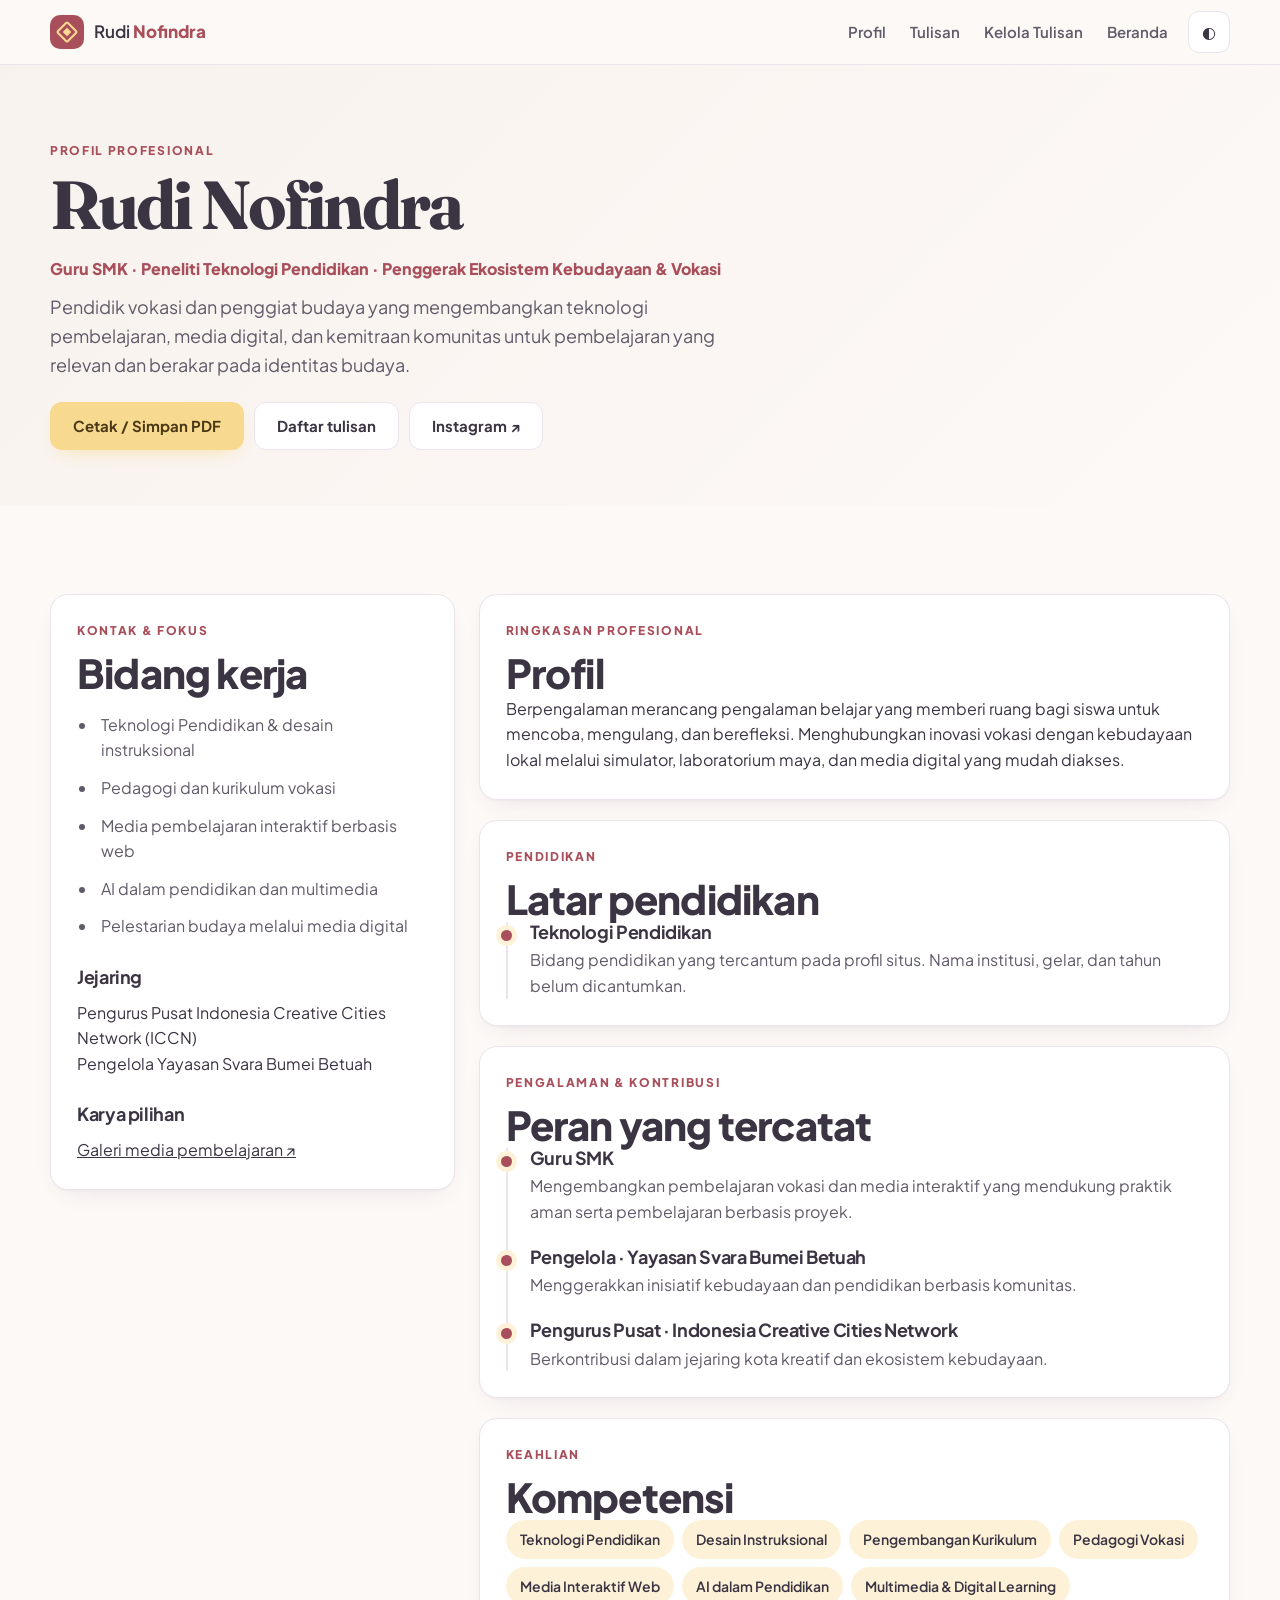
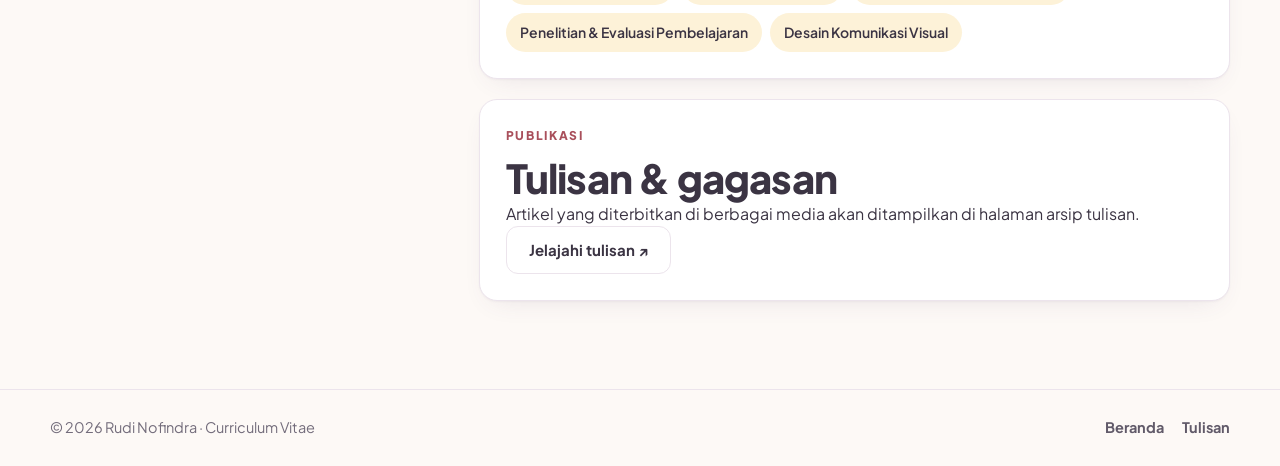
==== cv.html @ c2443ac5 "Add digital CV page" ====
<!doctype html>
<html lang="id"><head><meta charset="utf-8"><meta name="viewport" content="width=device-width,initial-scale=1">
<title>CV Digital · Rudi Nofindra</title><meta name="description" content="CV digital Rudi Nofindra, pendidik vokasi, peneliti teknologi pendidikan, dan penggerak budaya.">
<link rel="preconnect" href="https://fonts.googleapis.com"><link rel="preconnect" href="https://fonts.gstatic.com" crossorigin><link href="https://fonts.googleapis.com/css2?family=Fraunces:opsz,wght@9..144,600;9..144,700&family=Plus+Jakarta+Sans:wght@400;500;600;700;800&display=swap" rel="stylesheet"><link rel="stylesheet" href="assets/style.css?v=20261124a"><script>(function(){try{var t=localStorage.getItem("rn-theme");if(t)document.documentElement.dataset.theme=t}catch(e){}})();</script></head>
<body><header class="nav"><div class="wrap nav__in"><a class="brand" href="index.html"><span class="brand__logo"></span><span>Rudi <b>Nofindra</b></span></a><nav class="nav__links"><a href="index.html#profil">Profil</a><a href="tulisan.html">Tulisan</a><a href="kelola.html">Kelola Tulisan</a><a href="index.html">Beranda</a></nav><button class="icon-btn" id="themeBtn" type="button" aria-label="Ganti tema">◐</button></div></header>
<main><section class="page-hero"><div class="wrap"><p class="eyebrow">Profil profesional</p><h1 class="cv-name">Rudi Nofindra</h1><p class="cv-role">Guru SMK · Peneliti Teknologi Pendidikan · Penggerak Ekosistem Kebudayaan &amp; Vokasi</p><p class="lead">Pendidik vokasi dan penggiat budaya yang mengembangkan teknologi pembelajaran, media digital, dan kemitraan komunitas untuk pembelajaran yang relevan dan berakar pada identitas budaya.</p><div class="cv-actions"><button class="btn btn--primary" onclick="window.print()">Cetak / Simpan PDF</button><a class="btn btn--ghost" href="tulisan.html">Daftar tulisan</a><a class="btn btn--ghost" href="https://www.instagram.com/rudi_nofindra/" target="_blank" rel="noopener">Instagram ↗</a></div></div></section>
<section class="section"><div class="wrap cv-layout"><aside><div class="cv-block"><p class="eyebrow">Kontak &amp; fokus</p><h2>Bidang kerja</h2><ul class="cv-list"><li>Teknologi Pendidikan &amp; desain instruksional</li><li>Pedagogi dan kurikulum vokasi</li><li>Media pembelajaran interaktif berbasis web</li><li>AI dalam pendidikan dan multimedia</li><li>Pelestarian budaya melalui media digital</li></ul><h3 class="sub">Jejaring</h3><p>Pengurus Pusat Indonesia Creative Cities Network (ICCN)</p><p>Pengelola Yayasan Svara Bumei Betuah</p><h3 class="sub">Karya pilihan</h3><p><a href="index.html#karya">Galeri media pembelajaran ↗</a></p></div></aside>
<div><div class="cv-block"><p class="eyebrow">Ringkasan profesional</p><h2>Profil</h2><p>Berpengalaman merancang pengalaman belajar yang memberi ruang bagi siswa untuk mencoba, mengulang, dan berefleksi. Menghubungkan inovasi vokasi dengan kebudayaan lokal melalui simulator, laboratorium maya, dan media digital yang mudah diakses.</p></div><div class="cv-block" style="margin-top:20px"><p class="eyebrow">Pendidikan</p><h2>Latar pendidikan</h2><div class="cv-timeline"><article><h3>Teknologi Pendidikan</h3><p>Bidang pendidikan yang tercantum pada profil situs. Nama institusi, gelar, dan tahun belum dicantumkan.</p></article></div></div><div class="cv-block" style="margin-top:20px"><p class="eyebrow">Pengalaman &amp; kontribusi</p><h2>Peran yang tercatat</h2><div class="cv-timeline"><article><h3>Guru SMK</h3><p>Mengembangkan pembelajaran vokasi dan media interaktif yang mendukung praktik aman serta pembelajaran berbasis proyek.</p></article><article><h3>Pengelola · Yayasan Svara Bumei Betuah</h3><p>Menggerakkan inisiatif kebudayaan dan pendidikan berbasis komunitas.</p></article><article><h3>Pengurus Pusat · Indonesia Creative Cities Network</h3><p>Berkontribusi dalam jejaring kota kreatif dan ekosistem kebudayaan.</p></article></div></div><div class="cv-block" style="margin-top:20px"><p class="eyebrow">Keahlian</p><h2>Kompetensi</h2><ul class="pills"><li>Teknologi Pendidikan</li><li>Desain Instruksional</li><li>Pengembangan Kurikulum</li><li>Pedagogi Vokasi</li><li>Media Interaktif Web</li><li>AI dalam Pendidikan</li><li>Multimedia &amp; Digital Learning</li><li>Penelitian &amp; Evaluasi Pembelajaran</li><li>Desain Komunikasi Visual</li></ul></div><div class="cv-block" style="margin-top:20px"><p class="eyebrow">Publikasi</p><h2>Tulisan &amp; gagasan</h2><p>Artikel yang diterbitkan di berbagai media akan ditampilkan di halaman arsip tulisan.</p><p><a class="btn btn--ghost" href="tulisan.html">Jelajahi tulisan ↗</a></p></div></div></div></section></main>
<footer class="foot"><div class="wrap foot__in"><p>© <span id="year"></span> Rudi Nofindra · Curriculum Vitae</p><p class="foot__links"><a href="index.html">Beranda</a><a href="tulisan.html">Tulisan</a></p></div></footer><script>document.querySelector("#year").textContent=new Date().getFullYear();document.querySelector("#themeBtn").onclick=()=>{const r=document.documentElement;r.dataset.theme=r.dataset.theme==="dark"?"light":"dark";localStorage.setItem("rn-theme",r.dataset.theme)};</script></body></html>
---- assets/style.css ----
/* =========================================================
   Rudi Nofindra · Etalase Karya
   Palet: marun tenun + emas songket. Mode terang/gelap.
   ========================================================= */
/* Palet pastel: krem, merah muda tanah, kuning mentega, lavender, sage.
   Teks tetap gelap lembut (bukan hitam pekat) agar nyaman namun kontras. */
:root {
  --bg: #fdf9f6;
  --bg-alt: #f5f0fa;          /* lavender kabut */
  --surface: #ffffff;
  --surface-2: #f8f2ee;
  --ink: #3b3443;
  --ink-2: #615a69;
  --muted: #736c7b;
  --line: #ece4ec;
  --accent: #a94f5b;          /* merah muda tanah (pengganti marun) */
  --accent-2: #c26b75;
  --gold: #f7d98f;            /* kuning mentega (pengganti emas songket) */
  --gold-ink: #4a3816;
  --gold-soft: #fdf2d8;
  --gold-glow: rgba(247, 217, 143, .9);
  --dark: #4b4560;            /* lavender senja untuk bagian Pratinjau */
  --dark-2: #5a536f;
  --on-dark: #f8f4fb;
  --on-dark-2: rgba(248, 244, 251, .74);
  --cover: radial-gradient(ellipse at 80% 0%, #f6cfd4, #d9cdef 75%);
  --cover-pattern: rgba(255, 255, 255, .45);
  --cover-ink: #5a3e55;
  --glow-2: #d9cdef;
  --hero-shade: 18 12 24;   /* lapisan gelap hero Sinematik (R G B) */
  --b-lab: #cfe8da;   --b-lab-ink: #22513a;
  --b-budaya: #f6d3d6; --b-budaya-ink: #7a2f39;
  --b-game: #fbdcc4;  --b-game-ink: #7a3d12;
  --b-media: #e2d8f4; --b-media-ink: #47386e;
  --b-new: #d5e6f7;   --b-new-ink: #1f4a78;
  --b-guru: #fde5c8;  --b-guru-ink: #6b3f0c;
  --radius: 18px;
  --shadow: 0 1px 2px rgba(90, 70, 110, .05), 0 10px 28px -14px rgba(90, 70, 110, .16);
  --shadow-lg: 0 30px 60px -24px rgba(75, 60, 100, .35);
  --backdrop: rgba(60, 50, 80, .45);
  --font: "Plus Jakarta Sans", system-ui, -apple-system, "Segoe UI", Roboto, sans-serif;
  --serif: "Fraunces", Georgia, serif;
  color-scheme: light;
}
/* ---------- Pilihan palet (CONFIG.palette atau ?palette=...) ---------- */
/* Sage & Terakota: hijau daun + tanah liat */
:root[data-palette="sage"] {
  --bg: #f7f6f0; --bg-alt: #eef2ea; --surface-2: #f2f1ea;
  --ink: #2f3a33; --ink-2: #55615a; --muted: #69736c; --line: #e3e6dc;
  --accent: #a4513a; --accent-2: #c0694f;
  --gold: #c5dbb5; --gold-ink: #24402c; --gold-soft: #e8f1e1; --gold-glow: rgba(150, 190, 130, .75);
  --dark: #3d5246; --dark-2: #4b6255;
  --cover: radial-gradient(ellipse at 80% 0%, #e9d5c4, #c9dcc0 75%); --cover-ink: #4a3a2c; --glow-2: #cfe0c4;
  --hero-shade: 20 32 24;
}
/* Biru Pantai Panjang: biru laut + pasir */
:root[data-palette="pantai"] {
  --bg: #f6f9fb; --bg-alt: #eaf2f7; --surface-2: #eff5f8;
  --ink: #1f3140; --ink-2: #4a5d6b; --muted: #5f6f7b; --line: #dde8ef;
  --accent: #1f6f8b; --accent-2: #2c86a6;
  --gold: #ffd98a; --gold-ink: #4a3510; --gold-soft: #fff1d1; --gold-glow: rgba(255, 217, 138, .85);
  --dark: #234a63; --dark-2: #2e5b78;
  --cover: radial-gradient(ellipse at 80% 0%, #fde6c2, #cfe8f3 75%); --cover-ink: #1f4a63; --glow-2: #bfe0ef;
  --hero-shade: 8 30 44;
}
/* Kopi & Emas: cokelat kopi Bengkulu + emas */
:root[data-palette="kopi"] {
  --bg: #faf6f1; --bg-alt: #f1e8de; --surface-2: #f5eee6;
  --ink: #2e231c; --ink-2: #5c4c41; --muted: #74655a; --line: #eadfd3;
  --accent: #8a4b2a; --accent-2: #a65f39;
  --gold: #e9c46a; --gold-ink: #3d2b0b; --gold-soft: #f8ecd0; --gold-glow: rgba(233, 196, 106, .85);
  --dark: #3b2a22; --dark-2: #4a372d;
  --cover: radial-gradient(ellipse at 80% 0%, #ecd6bd, #d9b48a 75%); --cover-ink: #4a2e1c; --glow-2: #ecd6bd;
  --hero-shade: 32 20 12;
}

@media (prefers-color-scheme: dark) {
  :root:not([data-theme="light"]) {
    --bg: #1e1c24; --bg-alt: #24212c; --surface: #2a2733; --surface-2: #332f3d;
    --ink: #f1ecf4; --ink-2: #cbc4d1; --muted: #9b94a3; --line: #3d3848;
    --accent: #f0a7b0; --accent-2: #f5bcc3; --gold: #f3d48f; --gold-ink: #3a2c0e; --gold-soft: #3b3424;
    --gold-glow: rgba(243, 212, 143, .45);
    --dark: #2f2b3b; --dark-2: #3a3549;
    --cover: radial-gradient(ellipse at 80% 0%, #6a5270, #3a3550 75%); --cover-pattern: rgba(255, 255, 255, .08); --cover-ink: #f6dfe4;
    --shadow: 0 1px 2px rgba(0,0,0,.25), 0 10px 28px -14px rgba(0,0,0,.55);
    --backdrop: rgba(10, 8, 16, .6);
    color-scheme: dark;
  }
}
:root[data-theme="dark"] {
  --bg: #1e1c24; --bg-alt: #24212c; --surface: #2a2733; --surface-2: #332f3d;
  --ink: #f1ecf4; --ink-2: #cbc4d1; --muted: #9b94a3; --line: #3d3848;
  --accent: #f0a7b0; --accent-2: #f5bcc3; --gold: #f3d48f; --gold-ink: #3a2c0e; --gold-soft: #3b3424;
  --gold-glow: rgba(243, 212, 143, .45);
  --dark: #2f2b3b; --dark-2: #3a3549;
  --cover: radial-gradient(ellipse at 80% 0%, #6a5270, #3a3550 75%); --cover-pattern: rgba(255, 255, 255, .08); --cover-ink: #f6dfe4;
  --shadow: 0 1px 2px rgba(0,0,0,.25), 0 10px 28px -14px rgba(0,0,0,.55);
  --backdrop: rgba(10, 8, 16, .6);
  color-scheme: dark;
}

* { box-sizing: border-box; }
html { scroll-behavior: smooth; scroll-padding-top: 76px; }
body { margin: 0; background: var(--bg); color: var(--ink); font: 16px/1.6 var(--font); -webkit-font-smoothing: antialiased; overflow-x: hidden; }
img, video, iframe { max-width: 100%; }
a { color: inherit; }
h1, h2, h3 { margin: 0; line-height: 1.15; letter-spacing: -.02em; }
h2 { font-size: clamp(28px, 4vw, 40px); font-weight: 800; }
p { margin: 0; }
button, select, input { font: inherit; color: inherit; }
svg { fill: none; stroke: currentColor; stroke-width: 2; stroke-linecap: round; stroke-linejoin: round; }
:focus-visible { outline: 3px solid var(--gold); outline-offset: 2px; border-radius: 8px; }
.wrap { width: min(1180px, 100% - 32px); margin-inline: auto; }
.skip { position: absolute; left: -999px; top: 8px; z-index: 100; background: var(--accent); color: #fff; padding: 8px 12px; border-radius: 8px; }
.skip:focus { left: 8px; }
.eyebrow { font-size: 12px; font-weight: 800; letter-spacing: .14em; text-transform: uppercase; color: var(--accent); margin-bottom: 10px; }
.lead { font-size: 18px; color: var(--ink-2); }
.muted { color: var(--muted); }
.small { font-size: 13.5px; }

/* ---------- Tombol ---------- */
.btn {
  display: inline-flex; align-items: center; justify-content: center; gap: 8px; min-height: 48px; padding: 0 22px;
  border-radius: 12px; border: 1px solid transparent; font-weight: 700; font-size: 15px; text-decoration: none; cursor: pointer;
  transition: transform .15s, box-shadow .15s, background .15s, border-color .15s;
}
.btn:hover { transform: translateY(-2px); }
.btn:active { transform: translateY(0); }
.btn--primary { background: var(--gold); color: var(--gold-ink); box-shadow: 0 8px 20px -10px var(--gold-glow); }
.btn--primary:hover { box-shadow: 0 12px 26px -10px var(--gold-glow); }
.btn--ghost { background: var(--surface); border-color: var(--line); }
.btn--ghost:hover { border-color: var(--gold); }
.btn--icon { width: 48px; padding: 0; }
.btn--icon .gh { width: 22px; height: 22px; fill: currentColor; stroke: none; }
.btn--icon svg:not(.gh) { width: 22px; height: 22px; }
.btn.is-disabled { opacity: .55; cursor: not-allowed; box-shadow: none; }
.btn.is-disabled:hover { transform: none; }
.icon-btn {
  display: inline-grid; place-items: center; width: 42px; height: 42px; border-radius: 11px; flex: none;
  border: 1px solid var(--line); background: var(--surface); cursor: pointer; text-decoration: none; transition: border-color .15s, transform .15s;
}
.icon-btn:hover { border-color: var(--gold); transform: translateY(-1px); }
.icon-btn svg { width: 19px; height: 19px; }
.icon-btn .gh { fill: currentColor; stroke: none; }

/* ---------- Navigasi ---------- */
.nav { position: sticky; top: 0; z-index: 50; background: color-mix(in srgb, var(--bg) 85%, transparent); backdrop-filter: blur(12px); border-bottom: 1px solid var(--line); }
.nav__in { display: flex; align-items: center; gap: 20px; height: 64px; }
.brand { display: flex; align-items: center; gap: 10px; text-decoration: none; font-weight: 600; font-size: 17px; margin-right: auto; }
.brand b { color: var(--accent); font-weight: 800; }
.brand__logo { position: relative; width: 34px; height: 34px; border-radius: 10px; background: var(--accent); }
.brand__logo::before { content: ""; position: absolute; inset: 9px; border: 2.5px solid var(--gold); transform: rotate(45deg); border-radius: 2px; }
.brand__logo::after { content: ""; position: absolute; inset: 14px; background: var(--gold); transform: rotate(45deg); }
.nav__links { display: flex; gap: 26px; }
.nav__links a { text-decoration: none; font-weight: 600; font-size: 15px; color: var(--ink-2); }
.nav__links a:hover { color: var(--accent); }
.theme .i-moon { display: none; }
:root[data-theme="dark"] .theme .i-sun { display: none; }
:root[data-theme="dark"] .theme .i-moon { display: block; }
@media (prefers-color-scheme: dark) {
  :root:not([data-theme="light"]) .theme .i-sun { display: none; }
  :root:not([data-theme="light"]) .theme .i-moon { display: block; }
}

/* ---------- Hero ---------- */
.hero { position: relative; padding: 72px 0 96px; overflow: hidden;
  background:
    radial-gradient(700px 380px at 88% 8%, color-mix(in srgb, var(--gold) 28%, transparent), transparent 70%),
    radial-gradient(600px 360px at 5% 90%, color-mix(in srgb, var(--glow-2) 40%, transparent), transparent 70%); }
.hero__in { display: grid; grid-template-columns: minmax(0, 1.05fr) minmax(0, 1fr); gap: 56px; align-items: center; }
.author { display: inline-flex; align-items: center; gap: 10px; padding: 5px 16px 5px 5px; border-radius: 999px; border: 1px solid var(--line);
  background: var(--surface); text-decoration: none; font-size: 14px; color: var(--ink-2); margin-bottom: 22px; }
.author b { color: var(--ink); }
.author__ava { display: grid; place-items: center; width: 34px; height: 34px; border-radius: 50%; overflow: hidden; background: var(--accent); color: var(--gold); font-weight: 800; font-size: 13px; }
.author__ava img { width: 100%; height: 100%; object-fit: cover; object-position: 50% 12%; transform: scale(1.6); transform-origin: 50% 18%; }
.hero h1 { font-size: clamp(38px, 5.6vw, 64px); font-weight: 800; letter-spacing: -.035em; margin-bottom: 20px; }
.hl { background: linear-gradient(transparent 60%, color-mix(in srgb, var(--gold) 50%, transparent) 60%); padding: 0 .02em; -webkit-box-decoration-break: clone; box-decoration-break: clone; }
.hl--alt { color: var(--accent); font-family: var(--serif); font-style: italic; letter-spacing: -.01em; }
.hero__cta { display: flex; flex-wrap: wrap; gap: 12px; margin: 28px 0 36px; }
.stats { display: flex; gap: 40px; margin: 0; }
.stats div { display: flex; flex-direction: column-reverse; }
.stats dt { color: var(--muted); font-size: 14px; }
.stats dd { margin: 0; font-size: 36px; font-weight: 800; letter-spacing: -.02em; }

.hero__art { position: relative; }
.reel { border-radius: 16px; background: var(--dark); box-shadow: var(--shadow-lg); overflow: hidden; transform: perspective(1400px) rotateY(-6deg) rotateX(2deg); transition: transform .5s; border: 1px solid rgba(255,255,255,.06); }
.reel:hover { transform: perspective(1400px) rotateY(0) rotateX(0); }
.reel__bar { display: flex; align-items: center; gap: 7px; padding: 12px 14px; background: var(--dark-2); }
.reel__bar i { width: 11px; height: 11px; border-radius: 50%; background: #ff5f57; }
.reel__bar i:nth-child(2) { background: #febc2e; }
.reel__bar i:nth-child(3) { background: #28c840; }
.reel__bar span { flex: 1; margin-left: 10px; padding: 5px 12px; border-radius: 8px; background: rgba(255,255,255,.07); color: rgba(255,255,255,.7); font-size: 13px; white-space: nowrap; overflow: hidden; text-overflow: ellipsis; }
.reel__screen { position: relative; aspect-ratio: 1200 / 630; background: #000; overflow: hidden; }
.reel__screen .slide { position: absolute; inset: 0; width: 100%; height: 100%; object-fit: cover; opacity: 0; transition: opacity .7s; }
.reel__screen .slide.on { opacity: 1; animation: kenburns 7s ease-out both; }
@keyframes kenburns { from { transform: scale(1.06); } to { transform: scale(1); } }
.reel__open { position: absolute; inset: 0; z-index: 2; display: flex; align-items: flex-end; justify-content: space-between; gap: 12px; padding: 18px;
  border: 0; cursor: pointer; text-align: left; background: linear-gradient(transparent 45%, rgba(40, 30, 55, .78)); color: #fff; }
.reel__label { display: flex; flex-direction: column; }
.reel__label small { color: var(--gold); font-weight: 700; font-size: 12.5px; }
.reel__label b { font-size: 19px; }
.reel__cta { flex: none; padding: 9px 16px; border-radius: 999px; background: var(--gold); color: var(--gold-ink); font-weight: 800; font-size: 14px; }
.reel__progress { position: absolute; left: 0; right: 0; bottom: 0; z-index: 3; height: 4px; background: rgba(255,255,255,.12); }
.reel__progress i { display: block; height: 100%; width: 0; background: var(--gold); }
.reel__dots { display: flex; justify-content: center; gap: 8px; padding: 12px; }
.reel__dots button { width: 9px; height: 9px; padding: 0; border-radius: 99px; border: 0; background: rgba(255,255,255,.25); cursor: pointer; transition: width .3s, background .3s; }
.reel__dots button[aria-current="true"] { width: 26px; background: var(--gold); }
.float { position: absolute; z-index: 3; padding: 9px 15px; border-radius: 12px; background: var(--surface); color: var(--ink); font-weight: 700; font-size: 14px; box-shadow: var(--shadow); border: 1px solid var(--line); animation: bob 5s ease-in-out infinite; }
.float--a { top: -18px; left: -18px; }
.float--b { bottom: -16px; right: 28px; animation-delay: -2.5s; }
@keyframes bob { 50% { transform: translateY(-8px); } }
/* ---------- Model tampilan hero (CONFIG.layout atau ?layout=...) ---------- */
.bento { display: none; }
/* Bento: kolase karya unggulan */
:root[data-layout="bento"] .reel, :root[data-layout="bento"] .float { display: none; }
:root[data-layout="bento"] .bento { display: grid; grid-template-columns: 1fr 1fr; gap: 14px; }
.bento__item { position: relative; display: block; padding: 0; border: 0; border-radius: 16px; overflow: hidden; cursor: pointer;
  aspect-ratio: 1200 / 630; background: var(--cover); box-shadow: var(--shadow); transition: transform .25s, box-shadow .25s; }
.bento__item:first-child { grid-column: 1 / -1; box-shadow: var(--shadow-lg); }
.bento__item:hover { transform: translateY(-3px); }
.bento__item img { position: absolute; inset: 0; width: 100%; height: 100%; object-fit: cover; }
.bento__item span { position: absolute; left: 0; right: 0; bottom: 0; padding: 22px 12px 10px; text-align: left; color: #fff; font-weight: 700; font-size: 14px;
  background: linear-gradient(transparent, rgba(30, 20, 40, .82)); }
.bento__item:first-child span { font-size: 17px; padding: 30px 16px 14px; }

/* Sinematik: gambar karya memenuhi hero */
:root[data-layout="sinematik"] .hero { min-height: min(720px, 92vh); display: flex; align-items: center; background: rgb(var(--hero-shade)); color: #fff; }
:root[data-layout="sinematik"] .hero::before { content: ""; position: absolute; inset: -20px; background: var(--hero-img, none) center / cover no-repeat;
  filter: blur(3px) saturate(1.1); transform: scale(1.04); transition: background-image .8s; }
:root[data-layout="sinematik"] .hero::after { content: ""; position: absolute; inset: 0;
  background: linear-gradient(90deg, rgb(var(--hero-shade) / .88) 0%, rgb(var(--hero-shade) / .62) 55%, rgb(var(--hero-shade) / .35) 100%); }
:root[data-layout="sinematik"] .hero__in { position: relative; z-index: 1; grid-template-columns: minmax(0, 760px); }
:root[data-layout="sinematik"] .hero__art { display: none; }
:root[data-layout="sinematik"] .hero h1 { color: #fff; }
:root[data-layout="sinematik"] .hero .hl { background: none; color: var(--gold); padding: 0; }
:root[data-layout="sinematik"] .hero .hl--alt { color: var(--gold); }
:root[data-layout="sinematik"] .hero .lead { color: rgba(255, 255, 255, .86); }
:root[data-layout="sinematik"] .hero .eyebrow { color: var(--gold); }
:root[data-layout="sinematik"] .author { background: rgba(255, 255, 255, .12); border-color: rgba(255, 255, 255, .25); color: rgba(255, 255, 255, .85); }
:root[data-layout="sinematik"] .author b { color: #fff; }
:root[data-layout="sinematik"] .hero .btn--ghost { background: rgba(255, 255, 255, .12); border-color: rgba(255, 255, 255, .3); color: #fff; }
:root[data-layout="sinematik"] .stats dt { color: rgba(255, 255, 255, .72); }
:root[data-layout="sinematik"] .stats dd { color: #fff; }
.hero__now { display: none; }
:root[data-layout="sinematik"] .hero__now { position: absolute; right: max(16px, calc((100vw - 1180px) / 2)); bottom: 28px; z-index: 1; display: flex; align-items: center; gap: 10px;
  padding: 8px 8px 8px 16px; border-radius: 999px; background: rgba(255, 255, 255, .14); border: 1px solid rgba(255, 255, 255, .25); color: #fff; font-size: 14px; cursor: pointer; backdrop-filter: blur(6px); }
:root[data-layout="sinematik"] .hero__now b { color: var(--gold); }
:root[data-layout="sinematik"] .hero__now i { font-style: normal; padding: 6px 12px; border-radius: 999px; background: var(--gold); color: var(--gold-ink); font-weight: 800; }

/* ---------- Bagian ---------- */
.section { padding: 88px 0; }
.section--alt { background: var(--bg-alt); }
.section--dark { background: var(--dark); color: var(--on-dark); }
.section--dark .eyebrow { color: var(--gold); }
.section__head { display: flex; align-items: flex-end; justify-content: space-between; gap: 24px; flex-wrap: wrap; margin-bottom: 28px; }
.sync { color: var(--muted); font-size: 14px; }
.section--dark .sync { color: var(--on-dark-2); }
.sync.ok::before { content: ""; display: inline-block; width: 8px; height: 8px; border-radius: 50%; background: #5fb98a; margin-right: 8px; box-shadow: 0 0 0 4px rgba(95,185,138,.2); }

/* ---------- Toolbar & filter ---------- */
.toolbar { display: flex; flex-direction: column; gap: 14px; margin-bottom: 26px; }
.toolbar__right { display: flex; flex-wrap: wrap; gap: 10px; }
.chips { display: flex; flex-wrap: wrap; gap: 8px; }
.chip { display: inline-flex; align-items: center; gap: 6px; min-height: 42px; padding: 0 16px; border-radius: 999px; border: 1px solid var(--line); background: var(--surface); font-weight: 600; font-size: 15px; cursor: pointer; transition: border-color .15s, background .15s; }
.chip span { color: var(--muted); font-weight: 500; }
.chip:hover { border-color: var(--gold); }
.chip[aria-pressed="true"] { background: var(--ink); border-color: var(--ink); color: var(--bg); }
.chip[aria-pressed="true"] span { color: inherit; opacity: .7; }
.search { position: relative; flex: 1 1 260px; max-width: 340px; }
.search svg { position: absolute; left: 14px; top: 50%; width: 18px; height: 18px; transform: translateY(-50%); color: var(--muted); }
.search input, .toolbar select { width: 100%; height: 46px; padding: 0 14px; border-radius: 12px; border: 1px solid var(--line); background: var(--surface); }
.search input { padding-left: 42px; }
.toolbar select { width: auto; min-width: 160px; flex: 0 1 auto; cursor: pointer; }

/* ---------- Kartu ---------- */
.grid { display: grid; grid-template-columns: repeat(auto-fill, minmax(310px, 1fr)); gap: 22px; }
.card { position: relative; display: flex; flex-direction: column; border-radius: var(--radius); background: var(--surface); border: 1px solid var(--line); box-shadow: var(--shadow); overflow: hidden; transition: transform .25s, box-shadow .25s, border-color .25s; }
.card:hover { transform: translateY(-4px); border-color: color-mix(in srgb, var(--gold) 60%, var(--line)); }
.card--skeleton { min-height: 420px; background: linear-gradient(100deg, var(--surface) 30%, var(--surface-2) 50%, var(--surface) 70%) 0 0 / 300% 100%; animation: shimmer 1.4s infinite linear; }
@keyframes shimmer { to { background-position: -300% 0; } }
.thumb { position: relative; display: block; width: 100%; aspect-ratio: 1200 / 630; padding: 0; border: 0; cursor: zoom-in; overflow: hidden;
  background:
    repeating-linear-gradient(45deg, var(--cover-pattern) 0 2px, transparent 2px 18px),
    repeating-linear-gradient(-45deg, var(--cover-pattern) 0 2px, transparent 2px 18px),
    var(--cover); }
.thumb__title { position: absolute; inset: 0; display: grid; place-items: center; padding: 0 28px; text-align: center; font-family: var(--serif); font-weight: 700; font-size: 22px; line-height: 1.2; color: var(--cover-ink); }
.thumb img, .thumb video { position: absolute; inset: 0; width: 100%; height: 100%; object-fit: cover; transition: transform .5s; }
.thumb video { opacity: 0; transition: opacity .3s; }
.card:hover .thumb img { transform: scale(1.05); }
.card.playing .thumb video { opacity: 1; }
.thumb__hint { position: absolute; right: 12px; bottom: 12px; z-index: 2; padding: 6px 12px; border-radius: 999px; background: rgba(60, 50, 80, .78); color: #fff; font-size: 12.5px; font-weight: 700; opacity: 0; transform: translateY(6px); transition: .2s; }
.card:hover .thumb__hint, .thumb:focus-visible .thumb__hint { opacity: 1; transform: none; }
.badge { position: absolute; top: 12px; z-index: 2; padding: 5px 11px; border-radius: 999px; font-size: 12.5px; font-weight: 800; color: var(--b-lab-ink); background: var(--b-lab); box-shadow: 0 2px 6px rgba(60, 40, 80, .12); }
.badge--kat { left: 12px; }
.badge--kat[data-k="Media Budaya"] { background: var(--b-budaya); color: var(--b-budaya-ink); }
.badge--kat[data-k="Game Edukasi"] { background: var(--b-game); color: var(--b-game-ink); }
.badge--kat[data-k="Media Pembelajaran"] { background: var(--b-media); color: var(--b-media-ink); }
.badge--kat[data-k="Alat Guru"] { background: var(--b-guru); color: var(--b-guru-ink); }
.badge--star { right: 12px; background: var(--gold); color: var(--gold-ink); }
.badge--new { right: 12px; background: var(--b-new); color: var(--b-new-ink); }
.card__body { display: flex; flex-direction: column; gap: 10px; flex: 1; padding: 18px 20px 20px; }
.card__meta { display: flex; flex-wrap: wrap; gap: 4px 12px; font-size: 13.5px; color: var(--muted); font-weight: 600; }
.card__meta .mapel { color: var(--b-lab-ink); font-weight: 800; }
.card h3 { font-size: 20px; letter-spacing: -.015em; }
.card__desc { color: var(--ink-2); font-size: 15px; display: -webkit-box; -webkit-box-orient: vertical; -webkit-line-clamp: 4; line-clamp: 4; overflow: hidden; }
.card__desc.muted { font-style: italic; color: var(--muted); }
.tags { display: flex; flex-wrap: wrap; gap: 6px; margin-top: 2px; }
.tags span { padding: 4px 9px; border-radius: 7px; background: var(--surface-2); color: var(--ink-2); font-size: 12.5px; font-weight: 600; }
.card__act { display: flex; gap: 8px; margin-top: auto; padding-top: 12px; }
.card__act .btn { flex: 1; min-height: 46px; }
.empty { text-align: center; padding: 48px 0; color: var(--muted); }

/* ---------- Seri (jalur belajar) ---------- */
.series { margin-bottom: 30px; padding: 24px; border-radius: var(--radius); border: 1px solid var(--line); box-shadow: var(--shadow);
  background:
    linear-gradient(135deg, color-mix(in srgb, var(--gold) 12%, transparent), transparent 55%),
    var(--surface); }
.series__head { display: flex; justify-content: space-between; align-items: flex-end; gap: 16px; flex-wrap: wrap; margin-bottom: 18px; }
.series__head .eyebrow { margin-bottom: 4px; }
.series__head h3 { font-size: 24px; }
.series__head p:not(.eyebrow) { color: var(--muted); font-size: 14.5px; margin-top: 4px; }
.series__steps { list-style: none; margin: 0; padding: 0; display: grid; grid-template-columns: repeat(auto-fill, minmax(190px, 1fr)); gap: 14px; }
.series__steps li { position: relative; }
.series__steps li:not(:last-child)::after { content: "→"; position: absolute; right: -13px; top: 26%; z-index: 2; color: var(--gold); font-weight: 800; font-size: 18px; }
.series__steps button { display: flex; flex-direction: column; gap: 4px; width: 100%; height: 100%; padding: 8px 8px 12px; border-radius: 14px; border: 1px solid var(--line); background: var(--bg); text-align: left; cursor: pointer; transition: border-color .15s, transform .15s; }
.series__steps button:hover { border-color: var(--gold); transform: translateY(-2px); }
.series__img { position: relative; display: block; aspect-ratio: 1200 / 630; border-radius: 9px; overflow: hidden; margin-bottom: 6px; background: var(--cover); }
.series__img img { width: 100%; height: 100%; object-fit: cover; display: block; }
.series__num { position: absolute; left: 8px; top: 8px; display: grid; place-items: center; width: 30px; height: 30px; border-radius: 50%; background: var(--gold); color: var(--gold-ink); font-weight: 800; font-size: 15px; box-shadow: 0 2px 8px rgba(0,0,0,.3); }
.series__steps b { font-size: 15px; line-height: 1.3; padding: 0 4px; }
.series__steps small { color: var(--muted); font-size: 13px; padding: 0 4px; }
.card__seri { align-self: flex-start; padding: 4px 10px; border-radius: 999px; background: var(--gold-soft); color: var(--accent); font-size: 12.5px; font-weight: 800; }

/* ---------- Pratinjau (teater) ---------- */
.theater { display: grid; grid-template-columns: minmax(0, 1fr) 340px; gap: 22px; }
.theater__main { border-radius: var(--radius); overflow: hidden; background: var(--dark-2); border: 1px solid rgba(255,255,255,.08); }
.theater__screen { position: relative; aspect-ratio: 1200 / 630; background: #000; }
.theater__screen img, .theater__screen video { position: absolute; inset: 0; width: 100%; height: 100%; object-fit: cover; }
.theater__screen .thumb__title { font-size: 30px; }
.theater__info { display: flex; justify-content: space-between; align-items: flex-end; gap: 20px; padding: 22px 24px; flex-wrap: wrap; }
.theater__info h3 { font-size: 24px; margin: 4px 0 6px; }
.theater__info p { color: var(--on-dark-2); font-size: 15px; max-width: 560px; }
.theater__meta { color: var(--gold) !important; font-weight: 700; font-size: 13.5px !important; }
.theater__act { display: flex; align-items: center; gap: 16px; }
.switch { display: inline-flex; align-items: center; gap: 8px; font-size: 14px; color: var(--on-dark-2); cursor: pointer; }
.switch input { accent-color: var(--gold); width: 17px; height: 17px; }
.playlist { list-style: none; margin: 0; padding: 0; display: flex; flex-direction: column; gap: 8px; max-height: 560px; overflow: auto; }
.playlist button { display: grid; grid-template-columns: 108px 1fr; gap: 12px; align-items: center; width: 100%; padding: 8px; border-radius: 12px; border: 1px solid transparent; background: rgba(255,255,255,.04); color: inherit; text-align: left; cursor: pointer; }
.playlist button:hover { background: rgba(255,255,255,.08); }
.playlist button[aria-current="true"] { border-color: var(--gold); background: rgba(247, 217, 143, .14); }
.playlist .pl__img { position: relative; aspect-ratio: 1200 / 630; border-radius: 8px; overflow: hidden; background: var(--cover); }
.playlist img { width: 100%; height: 100%; object-fit: cover; display: block; }
.playlist b { display: block; font-size: 14.5px; line-height: 1.3; }
.playlist small { color: var(--on-dark-2); }

/* ---------- Cara pakai ---------- */
.steps { list-style: none; margin: 36px 0 0; padding: 0; display: grid; grid-template-columns: repeat(3, 1fr); gap: 22px; }
.steps li { padding: 28px; border-radius: var(--radius); background: var(--surface); border: 1px solid var(--line); box-shadow: var(--shadow); }
.steps__n { display: grid; place-items: center; width: 44px; height: 44px; margin-bottom: 18px; border-radius: 12px; background: var(--gold); color: var(--gold-ink); font-weight: 800; font-size: 19px; }
.steps h3 { font-size: 20px; margin-bottom: 8px; }
.steps p { color: var(--ink-2); }

/* ---------- Profil ---------- */
.profile__in { display: grid; grid-template-columns: 340px minmax(0, 1fr); gap: 56px; align-items: start; }
.profile__card { position: sticky; top: 96px; }
.profile__photo { display: grid; place-items: center; aspect-ratio: 4 / 5; border-radius: 22px; overflow: hidden; box-shadow: var(--shadow-lg);
  background:
    repeating-linear-gradient(45deg, var(--cover-pattern) 0 2px, transparent 2px 20px),
    repeating-linear-gradient(-45deg, var(--cover-pattern) 0 2px, transparent 2px 20px),
    var(--cover); }
.profile__photo img { width: 100%; height: 100%; object-fit: cover; }
.profile__photo span { font-family: var(--serif); font-size: 96px; font-weight: 700; color: var(--cover-ink); }
.profile__social { display: flex; justify-content: center; gap: 10px; margin-top: 18px; }
.profile__role { color: var(--accent); font-weight: 700; margin: 8px 0 16px; }
.bio { display: grid; grid-template-columns: 150px 1fr; gap: 10px 20px; margin: 26px 0; padding: 22px 24px; border-radius: var(--radius); background: var(--surface); border: 1px solid var(--line); }
.bio dt { color: var(--muted); font-weight: 600; }
.bio dd { margin: 0; font-weight: 600; }
.sub { font-size: 18px; margin: 28px 0 12px; }
.pstats { display: grid; grid-template-columns: repeat(4, 1fr); gap: 12px; }
.pstats div { padding: 16px; border-radius: 14px; background: var(--surface); border: 1px solid var(--line); }
.pstats b { display: block; font-size: 28px; font-weight: 800; color: var(--accent); }
.pstats span { color: var(--muted); font-size: 13.5px; }
.pills { list-style: none; margin: 0; padding: 0; display: flex; flex-wrap: wrap; gap: 8px; }
.pills li { padding: 8px 14px; border-radius: 999px; background: var(--gold-soft); color: var(--ink); font-weight: 600; font-size: 14px; }
.pills--soft li { background: var(--surface); border: 1px solid var(--line); color: var(--ink-2); }
.quote { margin: 30px 0 18px; padding: 20px 24px; border-left: 4px solid var(--accent); border-radius: 0 14px 14px 0; background: var(--surface); font-family: var(--serif); font-style: italic; font-size: 18px; line-height: 1.5; }

/* ---------- Footer ---------- */
.foot { border-top: 1px solid var(--line); padding: 26px 0; color: var(--muted); font-size: 14.5px; }
.foot__in { display: flex; justify-content: space-between; gap: 16px; flex-wrap: wrap; }
.foot__links { display: flex; gap: 18px; }
.foot__links a { text-decoration: none; font-weight: 700; color: var(--ink-2); }
.foot__links a:hover { color: var(--accent); }

/* ---------- Jendela demo ---------- */
.modal { width: min(1040px, 100% - 24px); max-height: calc(100dvh - 24px); padding: 0; border: 0; border-radius: 20px; background: var(--surface); color: var(--ink); box-shadow: var(--shadow-lg); overflow: auto; }
.modal::backdrop { background: var(--backdrop); backdrop-filter: blur(4px); }
.modal__head { display: flex; justify-content: space-between; align-items: flex-start; gap: 16px; padding: 20px 22px 12px; }
.modal__meta { color: var(--accent); font-weight: 700; font-size: 13.5px; }
.modal__head h3 { font-size: 22px; }
.tabs { display: flex; gap: 8px; padding: 0 22px 14px; flex-wrap: wrap; }
.tabs button { min-height: 40px; padding: 0 16px; border-radius: 10px; border: 1px solid var(--line); background: var(--surface); font-weight: 700; font-size: 14.5px; cursor: pointer; }
.tabs button[aria-selected="true"] { background: var(--ink); border-color: var(--ink); color: var(--bg); }
.modal__stage { position: relative; margin: 0 22px; border-radius: 14px; overflow: hidden; background: #000; aspect-ratio: 16 / 9; }
.pane { position: absolute; inset: 0; }
.pane[hidden] { display: none !important; }
.pane img, .pane video { width: 100%; height: 100%; object-fit: contain; background: #000; }
.pane .thumb__title { font-size: 32px; background: var(--cover); }
.live iframe { width: 100%; height: 100%; border: 0; background: #fff; }
.qr { display: flex; align-items: center; justify-content: center; gap: 32px; padding: 24px; background: var(--surface-2); color: var(--ink); flex-wrap: wrap; text-align: center; }
.qr__box { padding: 14px; background: #fff; border-radius: 14px; line-height: 0; }
.qr__box svg { width: min(260px, 50vw); height: auto; }
.qr small { color: var(--muted); word-break: break-all; }
.modal__foot { display: flex; justify-content: space-between; align-items: center; gap: 16px; padding: 16px 22px 22px; flex-wrap: wrap; }
.modal__foot p { color: var(--ink-2); font-size: 15px; flex: 1 1 320px; }
.modal__act { display: flex; gap: 8px; flex-wrap: wrap; }

/* ---------- Toast ---------- */
.toast { position: fixed; left: 50%; bottom: 24px; z-index: 200; padding: 12px 18px; border-radius: 12px; background: var(--ink); color: var(--bg); font-weight: 700; font-size: 14.5px;
  transform: translate(-50%, 20px); opacity: 0; pointer-events: none; transition: .25s; }
.toast.show { transform: translate(-50%, 0); opacity: 1; }

/* ---------- Animasi muncul ---------- */
.js .reveal { opacity: 0; transform: translateY(18px); transition: opacity .7s, transform .7s; }
.js .reveal.in { opacity: 1; transform: none; }

/* ---------- Responsif ---------- */
@media (max-width: 980px) {
  .hero__in, .profile__in, .theater { grid-template-columns: minmax(0, 1fr); }
  .hero__art { margin-top: 8px; }
  .hero { padding-top: 40px; }
  .reel { transform: none; }
  :root[data-layout="sinematik"] .hero { min-height: 0; padding: 48px 0 40px; flex-direction: column; align-items: stretch; }
  :root[data-layout="sinematik"] .hero__now { position: relative; left: auto; right: auto; bottom: auto; align-self: flex-start; margin: 28px 16px 0; }
  .profile__card { position: static; max-width: 360px; }
  .steps { grid-template-columns: 1fr; }
  .playlist { flex-direction: row; overflow-x: auto; max-height: none; padding-bottom: 6px; }
  .playlist li { flex: 0 0 260px; }
  .series__steps li:not(:last-child)::after { display: none; }
  .series { padding: 18px; }
  .series__steps { grid-template-columns: none; grid-auto-flow: column; grid-auto-columns: 72%; overflow-x: auto; scroll-snap-type: x mandatory; padding-bottom: 6px; }
  .series__steps li { scroll-snap-align: start; }
}
@media (max-width: 640px) {
  .nav__links { display: none; }
  .stats { gap: 24px; }
  .stats dd { font-size: 28px; }
  .lead { font-size: 16.5px; }
  .section { padding: 64px 0; }
  .search { max-width: none; flex-basis: 100%; }
  .toolbar select { flex: 1 1 140px; }
  .grid { grid-template-columns: 1fr; }
  .float--a { left: 8px; top: -14px; }
  .float--b { right: 12px; }
  .reel__label b { font-size: 16px; }
  .reel__cta { padding: 7px 12px; font-size: 13px; }
  .bio { grid-template-columns: 1fr; gap: 2px; }
  .bio dd { margin-bottom: 10px; }
  .pstats { grid-template-columns: repeat(2, 1fr); }
  .modal { width: 100%; max-height: 100dvh; border-radius: 0; }
  .modal__stage { margin: 0 12px; }
  .modal__stage[data-tab="live"] { aspect-ratio: 3 / 4; }
  .modal__stage[data-tab="qr"] { aspect-ratio: auto; min-height: 340px; }
  .modal__head h3 { font-size: 19px; }
  .tabs button { flex: 1; padding: 0 10px; font-size: 13.5px; }
  .modal__stage .pane img, .modal__stage .pane video { object-fit: contain; }
  .modal__head, .tabs, .modal__foot { padding-left: 12px; padding-right: 12px; }
  .modal__act .btn { flex: 1; }
}
@media (prefers-reduced-motion: reduce) {
  *, *::before, *::after { animation: none !important; transition: none !important; scroll-behavior: auto !important; }
  .js .reveal { opacity: 1; transform: none; }
}

/* Navigasi tambahan tulisan dan CV digital */
.nav__links { gap: clamp(12px, 2vw, 24px); }
.nav__links a { white-space: nowrap; }
@media (max-width: 760px) { .nav__links { display: none; } }

/* Halaman tulisan, editor, dan CV */
.page-hero { padding: 76px 0 56px; background: linear-gradient(135deg, var(--surface-2), var(--bg)); }
.page-hero h1 { max-width: 800px; margin: 10px 0 16px; font-size: clamp(38px, 6vw, 68px); line-height: 1.02; letter-spacing: -.045em; }
.page-hero .lead { max-width: 720px; }
.page-links { display:flex; flex-wrap:wrap; gap:10px; margin-top:24px; }
.page-grid { display:grid; grid-template-columns:repeat(auto-fill,minmax(280px,1fr)); gap:20px; }
.story-card { display:flex; flex-direction:column; min-height:250px; padding:24px; border-radius:var(--radius); background:var(--surface); border:1px solid var(--line); box-shadow:var(--shadow); }
.story-card__meta { color:var(--accent); font-size:13px; font-weight:800; text-transform:uppercase; letter-spacing:.07em; }
.story-card h2 { margin:10px 0; font-family:var(--serif); font-size:25px; line-height:1.18; }
.story-card p { color:var(--ink-2); }
.story-card__foot { display:flex; justify-content:space-between; align-items:center; gap:12px; margin-top:auto; padding-top:22px; color:var(--muted); font-size:13px; }
.story-tools { display:flex; flex-wrap:wrap; gap:10px; align-items:center; margin:0 0 24px; }
.story-tools input, .story-tools select, .editor-form input, .editor-form textarea, .editor-form select { min-height:46px; padding:11px 14px; border-radius:12px; border:1px solid var(--line); background:var(--surface); color:var(--ink); font:inherit; }
.story-tools input { flex:1 1 260px; }
.story-tools select { min-width:160px; }
.story-empty { padding:32px; text-align:center; border:1px dashed var(--line); border-radius:var(--radius); color:var(--muted); }
.editor-layout { display:grid; grid-template-columns:minmax(0,1.1fr) minmax(280px,.9fr); gap:24px; align-items:start; }
.editor-form, .editor-preview, .cv-block { padding:26px; border:1px solid var(--line); border-radius:var(--radius); background:var(--surface); box-shadow:var(--shadow); }
.editor-form { display:grid; gap:14px; }
.editor-form label { display:grid; gap:7px; font-size:14px; font-weight:700; }
.editor-form textarea { resize:vertical; min-height:145px; }
.editor-form textarea#body { min-height:360px; }
.editor-form .form-row { display:grid; grid-template-columns:1fr 1fr; gap:12px; }
.editor-note { padding:14px 16px; border-radius:12px; background:var(--gold-soft); color:var(--ink-2); font-size:14px; }
.draft-list { display:grid; gap:10px; margin-top:18px; }
.draft-item { display:flex; justify-content:space-between; gap:14px; align-items:center; padding:13px 15px; background:var(--surface-2); border-radius:12px; }
.draft-item button { border:0; background:transparent; color:var(--accent); font:inherit; font-weight:800; cursor:pointer; }
.markdown-preview { white-space:pre-wrap; overflow-wrap:anywhere; min-height:240px; max-height:520px; overflow:auto; padding:18px; border-radius:12px; background:var(--bg-alt); color:var(--ink-2); font:14px/1.65 ui-monospace,monospace; }
.cv-layout { display:grid; grid-template-columns:minmax(250px,.7fr) minmax(0,1.3fr); gap:24px; align-items:start; }
.cv-name { font-family:var(--serif); font-size:clamp(34px,5vw,54px); line-height:1; }
.cv-role { color:var(--accent); font-weight:800; margin:12px 0; }
.cv-list { display:grid; gap:12px; padding-left:20px; }
.cv-list li { padding-left:4px; color:var(--ink-2); }
.cv-actions { display:flex; flex-wrap:wrap; gap:10px; margin-top:22px; }
.cv-timeline { border-left:2px solid var(--line); padding-left:22px; display:grid; gap:22px; }
.cv-timeline article { position:relative; }
.cv-timeline article::before { content:""; position:absolute; left:-29px; top:8px; width:11px; height:11px; border-radius:50%; background:var(--accent); box-shadow:0 0 0 5px var(--gold-soft); }
.cv-timeline h3 { margin:0 0 5px; font-size:18px; }
.cv-timeline p { color:var(--ink-2); }
@media (max-width:800px) { .editor-layout,.cv-layout { grid-template-columns:1fr; } }
@media print {
  .nav,.foot,.cv-actions,.page-links { display:none !important; }
  .page-hero { padding:20px 0; background:none; }
  .cv-block,.cv-layout > aside { box-shadow:none; break-inside:avoid; }
  body { background:white; color:#222; }
}
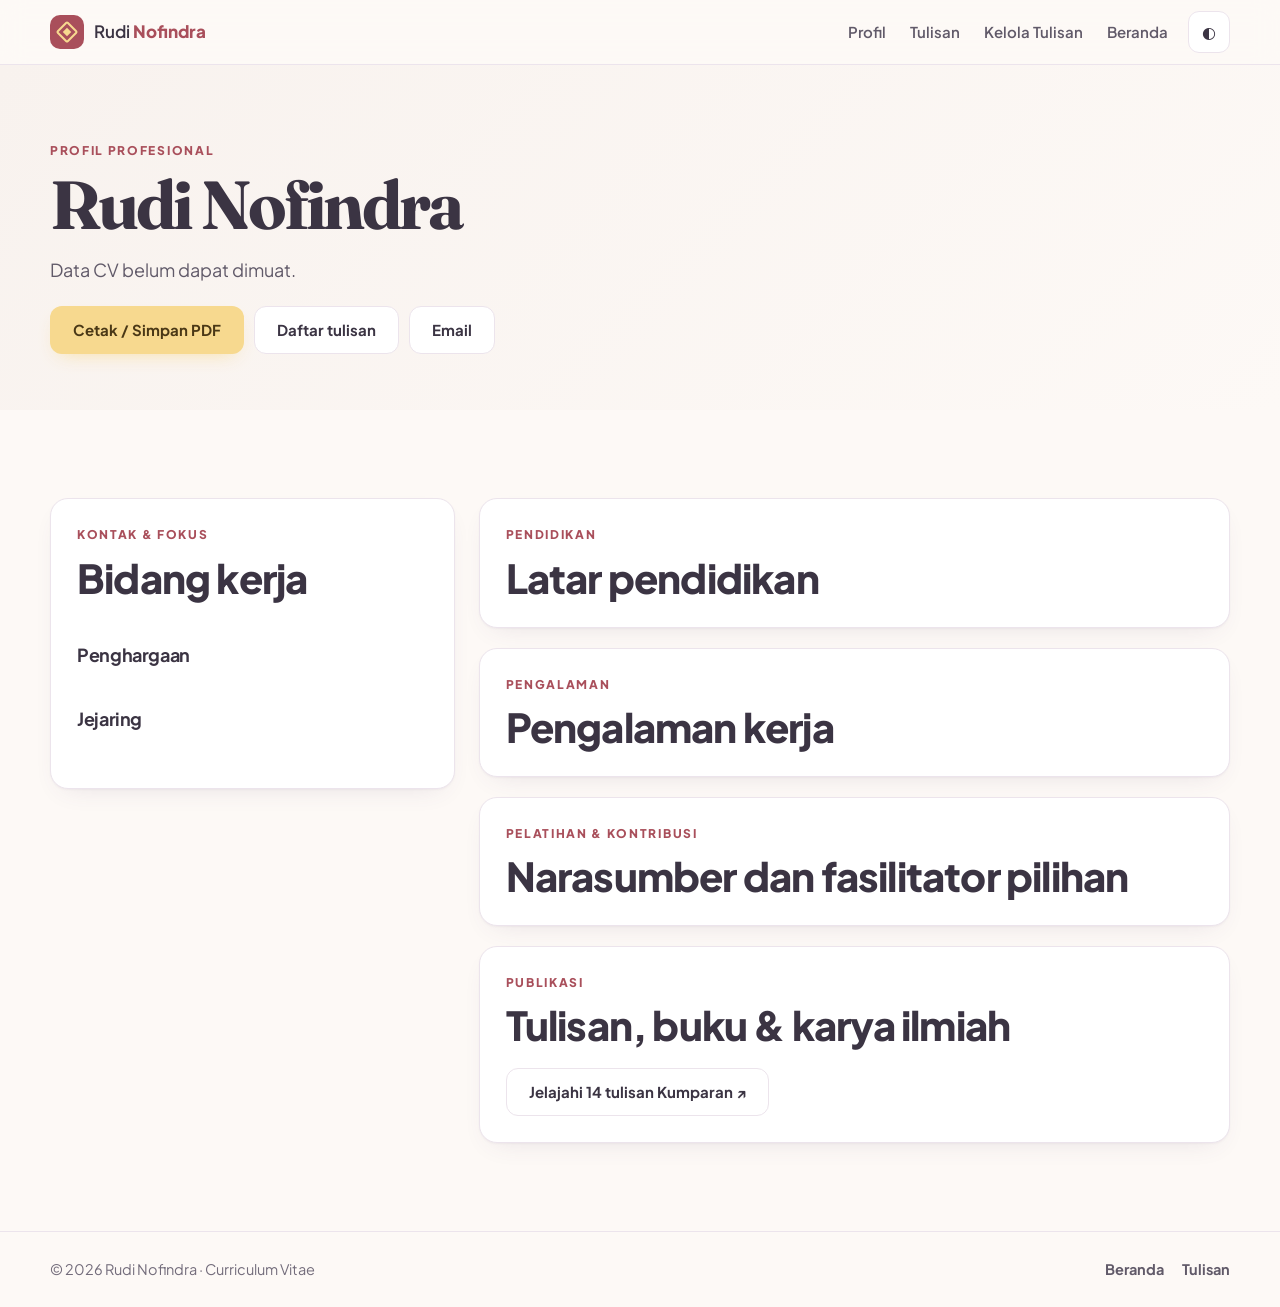
==== commit 1f997300: "Expand digital CV from September 2026 source" ====
--- a/cv.html
+++ b/cv.html
@@ -1,9 +1,15 @@
 <!doctype html>
 <html lang="id"><head><meta charset="utf-8"><meta name="viewport" content="width=device-width,initial-scale=1">
 <title>CV Digital · Rudi Nofindra</title><meta name="description" content="CV digital Rudi Nofindra, pendidik vokasi, peneliti teknologi pendidikan, dan penggerak budaya.">
-<link rel="preconnect" href="https://fonts.googleapis.com"><link rel="preconnect" href="https://fonts.gstatic.com" crossorigin><link href="https://fonts.googleapis.com/css2?family=Fraunces:opsz,wght@9..144,600;9..144,700&family=Plus+Jakarta+Sans:wght@400;500;600;700;800&display=swap" rel="stylesheet"><link rel="stylesheet" href="assets/style.css?v=20261124a"><script>(function(){try{var t=localStorage.getItem("rn-theme");if(t)document.documentElement.dataset.theme=t}catch(e){}})();</script></head>
+<link rel="preconnect" href="https://fonts.googleapis.com"><link rel="preconnect" href="https://fonts.gstatic.com" crossorigin><link href="https://fonts.googleapis.com/css2?family=Fraunces:opsz,wght@9..144,600;9..144,700&family=Plus+Jakarta+Sans:wght@400;500;600;700;800&display=swap" rel="stylesheet"><link rel="stylesheet" href="assets/style.css?v=20261124b"><script>(function(){try{var t=localStorage.getItem("rn-theme");if(t)document.documentElement.dataset.theme=t}catch(e){}})();</script></head>
 <body><header class="nav"><div class="wrap nav__in"><a class="brand" href="index.html"><span class="brand__logo"></span><span>Rudi <b>Nofindra</b></span></a><nav class="nav__links"><a href="index.html#profil">Profil</a><a href="tulisan.html">Tulisan</a><a href="kelola.html">Kelola Tulisan</a><a href="index.html">Beranda</a></nav><button class="icon-btn" id="themeBtn" type="button" aria-label="Ganti tema">◐</button></div></header>
-<main><section class="page-hero"><div class="wrap"><p class="eyebrow">Profil profesional</p><h1 class="cv-name">Rudi Nofindra</h1><p class="cv-role">Guru SMK · Peneliti Teknologi Pendidikan · Penggerak Ekosistem Kebudayaan &amp; Vokasi</p><p class="lead">Pendidik vokasi dan penggiat budaya yang mengembangkan teknologi pembelajaran, media digital, dan kemitraan komunitas untuk pembelajaran yang relevan dan berakar pada identitas budaya.</p><div class="cv-actions"><button class="btn btn--primary" onclick="window.print()">Cetak / Simpan PDF</button><a class="btn btn--ghost" href="tulisan.html">Daftar tulisan</a><a class="btn btn--ghost" href="https://www.instagram.com/rudi_nofindra/" target="_blank" rel="noopener">Instagram ↗</a></div></div></section>
-<section class="section"><div class="wrap cv-layout"><aside><div class="cv-block"><p class="eyebrow">Kontak &amp; fokus</p><h2>Bidang kerja</h2><ul class="cv-list"><li>Teknologi Pendidikan &amp; desain instruksional</li><li>Pedagogi dan kurikulum vokasi</li><li>Media pembelajaran interaktif berbasis web</li><li>AI dalam pendidikan dan multimedia</li><li>Pelestarian budaya melalui media digital</li></ul><h3 class="sub">Jejaring</h3><p>Pengurus Pusat Indonesia Creative Cities Network (ICCN)</p><p>Pengelola Yayasan Svara Bumei Betuah</p><h3 class="sub">Karya pilihan</h3><p><a href="index.html#karya">Galeri media pembelajaran ↗</a></p></div></aside>
-<div><div class="cv-block"><p class="eyebrow">Ringkasan profesional</p><h2>Profil</h2><p>Berpengalaman merancang pengalaman belajar yang memberi ruang bagi siswa untuk mencoba, mengulang, dan berefleksi. Menghubungkan inovasi vokasi dengan kebudayaan lokal melalui simulator, laboratorium maya, dan media digital yang mudah diakses.</p></div><div class="cv-block" style="margin-top:20px"><p class="eyebrow">Pendidikan</p><h2>Latar pendidikan</h2><div class="cv-timeline"><article><h3>Teknologi Pendidikan</h3><p>Bidang pendidikan yang tercantum pada profil situs. Nama institusi, gelar, dan tahun belum dicantumkan.</p></article></div></div><div class="cv-block" style="margin-top:20px"><p class="eyebrow">Pengalaman &amp; kontribusi</p><h2>Peran yang tercatat</h2><div class="cv-timeline"><article><h3>Guru SMK</h3><p>Mengembangkan pembelajaran vokasi dan media interaktif yang mendukung praktik aman serta pembelajaran berbasis proyek.</p></article><article><h3>Pengelola · Yayasan Svara Bumei Betuah</h3><p>Menggerakkan inisiatif kebudayaan dan pendidikan berbasis komunitas.</p></article><article><h3>Pengurus Pusat · Indonesia Creative Cities Network</h3><p>Berkontribusi dalam jejaring kota kreatif dan ekosistem kebudayaan.</p></article></div></div><div class="cv-block" style="margin-top:20px"><p class="eyebrow">Keahlian</p><h2>Kompetensi</h2><ul class="pills"><li>Teknologi Pendidikan</li><li>Desain Instruksional</li><li>Pengembangan Kurikulum</li><li>Pedagogi Vokasi</li><li>Media Interaktif Web</li><li>AI dalam Pendidikan</li><li>Multimedia &amp; Digital Learning</li><li>Penelitian &amp; Evaluasi Pembelajaran</li><li>Desain Komunikasi Visual</li></ul></div><div class="cv-block" style="margin-top:20px"><p class="eyebrow">Publikasi</p><h2>Tulisan &amp; gagasan</h2><p>Artikel yang diterbitkan di berbagai media akan ditampilkan di halaman arsip tulisan.</p><p><a class="btn btn--ghost" href="tulisan.html">Jelajahi tulisan ↗</a></p></div></div></div></section></main>
-<footer class="foot"><div class="wrap foot__in"><p>© <span id="year"></span> Rudi Nofindra · Curriculum Vitae</p><p class="foot__links"><a href="index.html">Beranda</a><a href="tulisan.html">Tulisan</a></p></div></footer><script>document.querySelector("#year").textContent=new Date().getFullYear();document.querySelector("#themeBtn").onclick=()=>{const r=document.documentElement;r.dataset.theme=r.dataset.theme==="dark"?"light":"dark";localStorage.setItem("rn-theme",r.dataset.theme)};</script></body></html>+<main><section class="page-hero"><div class="wrap"><p class="eyebrow">Profil profesional</p><h1 class="cv-name" id="name">Rudi Nofindra</h1><p class="cv-role" id="role"></p><p class="lead" id="summary"></p><div class="cv-actions"><button class="btn btn--primary" onclick="window.print()">Cetak / Simpan PDF</button><a class="btn btn--ghost" href="tulisan.html">Daftar tulisan</a><a class="btn btn--ghost" href="mailto:rudinofindra17@gmail.com">Email</a></div></div></section>
+<section class="section"><div class="wrap cv-layout"><aside><div class="cv-block"><p class="eyebrow">Kontak &amp; fokus</p><h2>Bidang kerja</h2><div id="contact"></div><ul class="cv-list" id="expertise"></ul><h3 class="sub">Penghargaan</h3><ul class="cv-list" id="honors"></ul><h3 class="sub">Jejaring</h3><ul class="cv-list" id="organizations"></ul></div></aside>
+<div><div class="cv-block"><p class="eyebrow">Pendidikan</p><h2>Latar pendidikan</h2><div class="cv-timeline" id="education"></div></div><div class="cv-block" style="margin-top:20px"><p class="eyebrow">Pengalaman</p><h2>Pengalaman kerja</h2><div class="cv-timeline" id="experience"></div></div><div class="cv-block" style="margin-top:20px"><p class="eyebrow">Pelatihan &amp; kontribusi</p><h2>Narasumber dan fasilitator pilihan</h2><div class="cv-timeline" id="speaking"></div></div><div class="cv-block" style="margin-top:20px"><p class="eyebrow">Publikasi</p><h2>Tulisan, buku &amp; karya ilmiah</h2><div class="cv-timeline" id="publications"></div><p style="margin-top:20px"><a class="btn btn--ghost" href="tulisan.html">Jelajahi 14 tulisan Kumparan ↗</a></p></div></div></div></section></main>
+<footer class="foot"><div class="wrap foot__in"><p>© <span id="year"></span> Rudi Nofindra · Curriculum Vitae</p><p class="foot__links"><a href="index.html">Beranda</a><a href="tulisan.html">Tulisan</a></p></div></footer>
+<script>
+const $=s=>document.querySelector(s), safe=s=>String(s??"").replace(/[&<>"']/g,c=>({"&":"&amp;","<":"&lt;",">":"&gt;",'"':"&quot;","'":"&#39;"}[c]));
+function timeline(rows){return rows.map(x=>'<article><small>'+safe(x.period||x.year||"")+'</small><h3>'+safe(x.role||x.title||x.program||"")+'</h3><p><b>'+safe(x.organization||x.institution||x.publisher||"")+'</b>'+(x.type?' · '+safe(x.type):'')+'</p>'+(x.description||x.note?'<p>'+safe(x.description||x.note)+'</p>':'')+(x.url?'<p><a href="'+safe(x.url)+'" target="_blank" rel="noopener">Buka publikasi ↗</a></p>':'')+'</article>').join("")}
+fetch("data/cv.json").then(r=>r.json()).then(d=>{$("#name").textContent=d.name;$("#role").textContent=d.title;$("#summary").textContent=d.summary;$("#contact").innerHTML='<p>'+safe(d.contact.location)+'</p><p><a href="mailto:'+safe(d.contact.email)+'">'+safe(d.contact.email)+'</a></p><p><a href="'+safe(d.contact.website)+'">'+safe(d.contact.website)+'</a></p>';$("#expertise").innerHTML=d.expertise.map(x=>'<li>'+safe(x)+'</li>').join("");$("#honors").innerHTML=d.honors.map(x=>'<li><b>'+safe(x.year)+'</b> · '+safe(x.title)+'</li>').join("");$("#organizations").innerHTML=d.organizations.map(x=>'<li><b>'+safe(x.role)+'</b><br>'+safe(x.organization)+' · '+safe(x.period)+'</li>').join("");$("#education").innerHTML=timeline(d.education);$("#experience").innerHTML=timeline(d.experience);$("#speaking").innerHTML=timeline(d.speakingHighlights);$("#publications").innerHTML=timeline(d.publications)}).catch(()=>{$("#summary").textContent="Data CV belum dapat dimuat."});
+$("#year").textContent=new Date().getFullYear();$("#themeBtn").onclick=()=>{const r=document.documentElement;r.dataset.theme=r.dataset.theme==="dark"?"light":"dark";localStorage.setItem("rn-theme",r.dataset.theme)};
+</script></body></html>
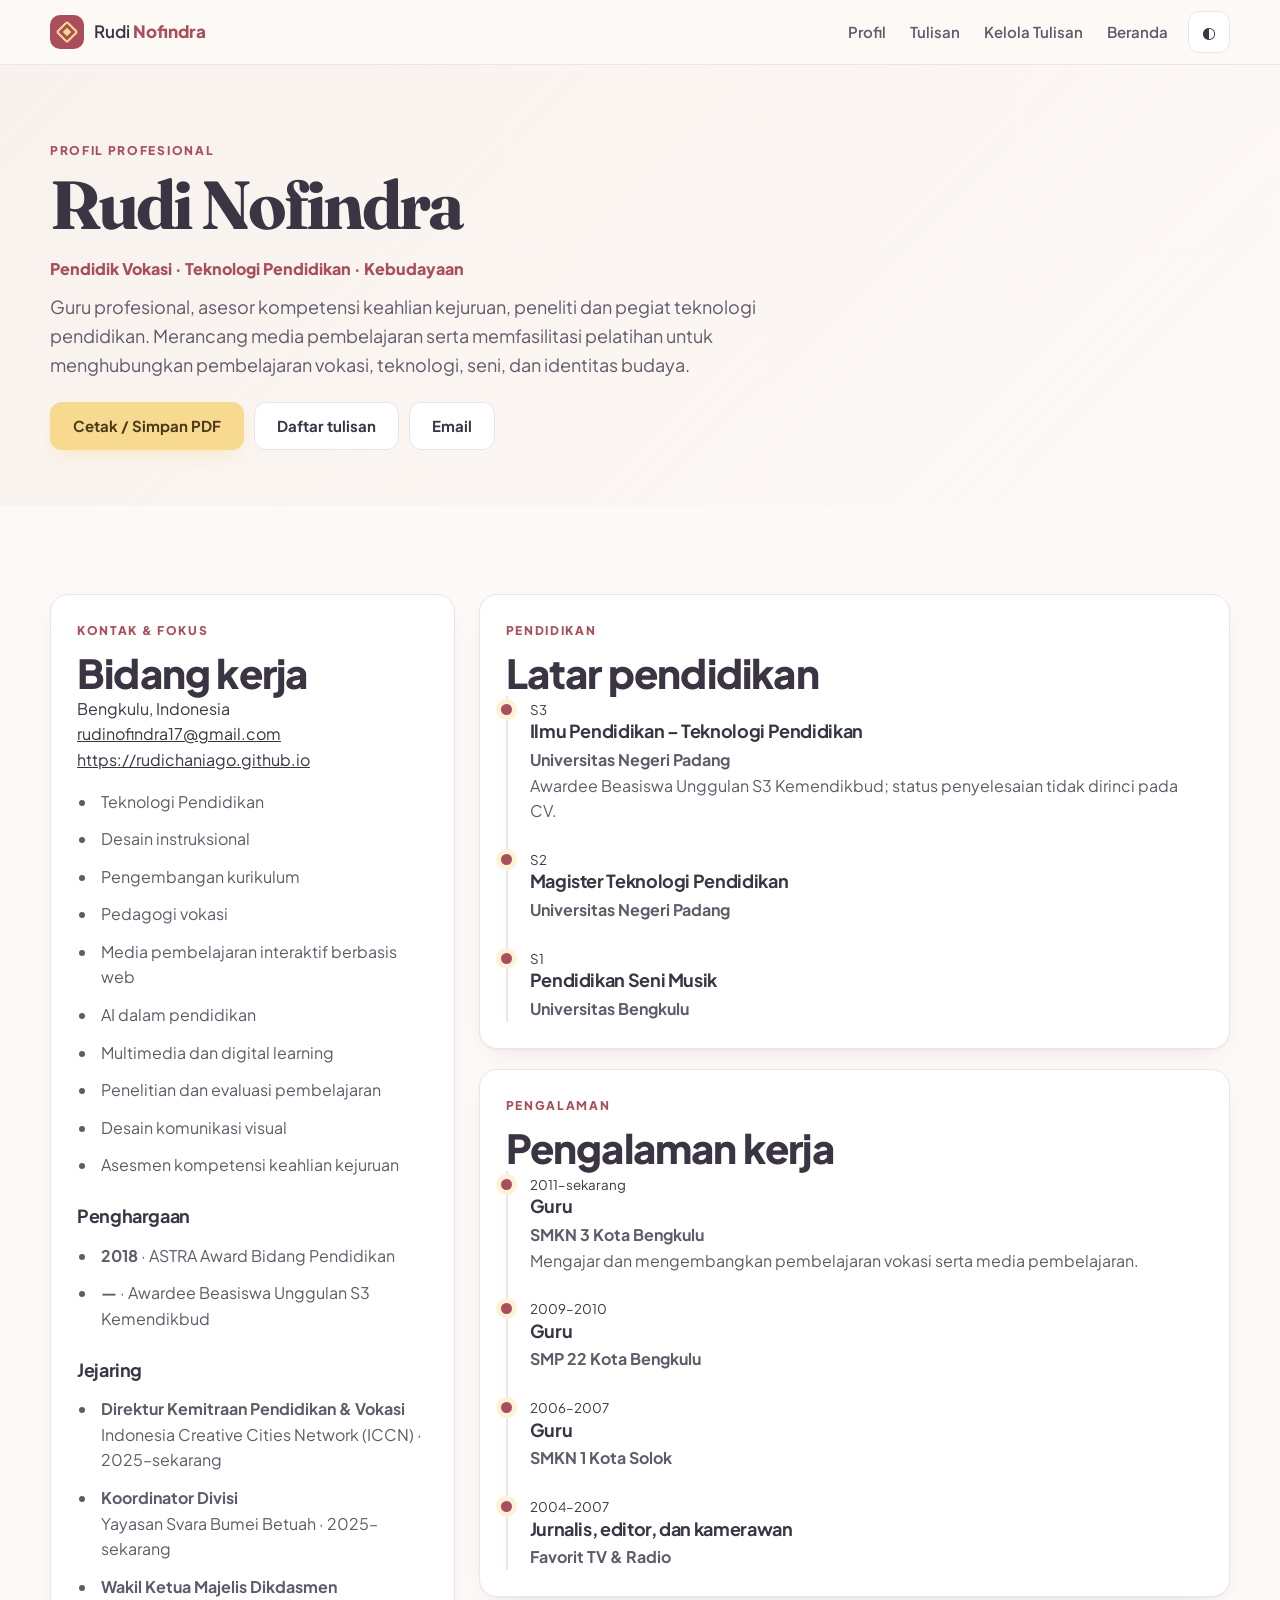
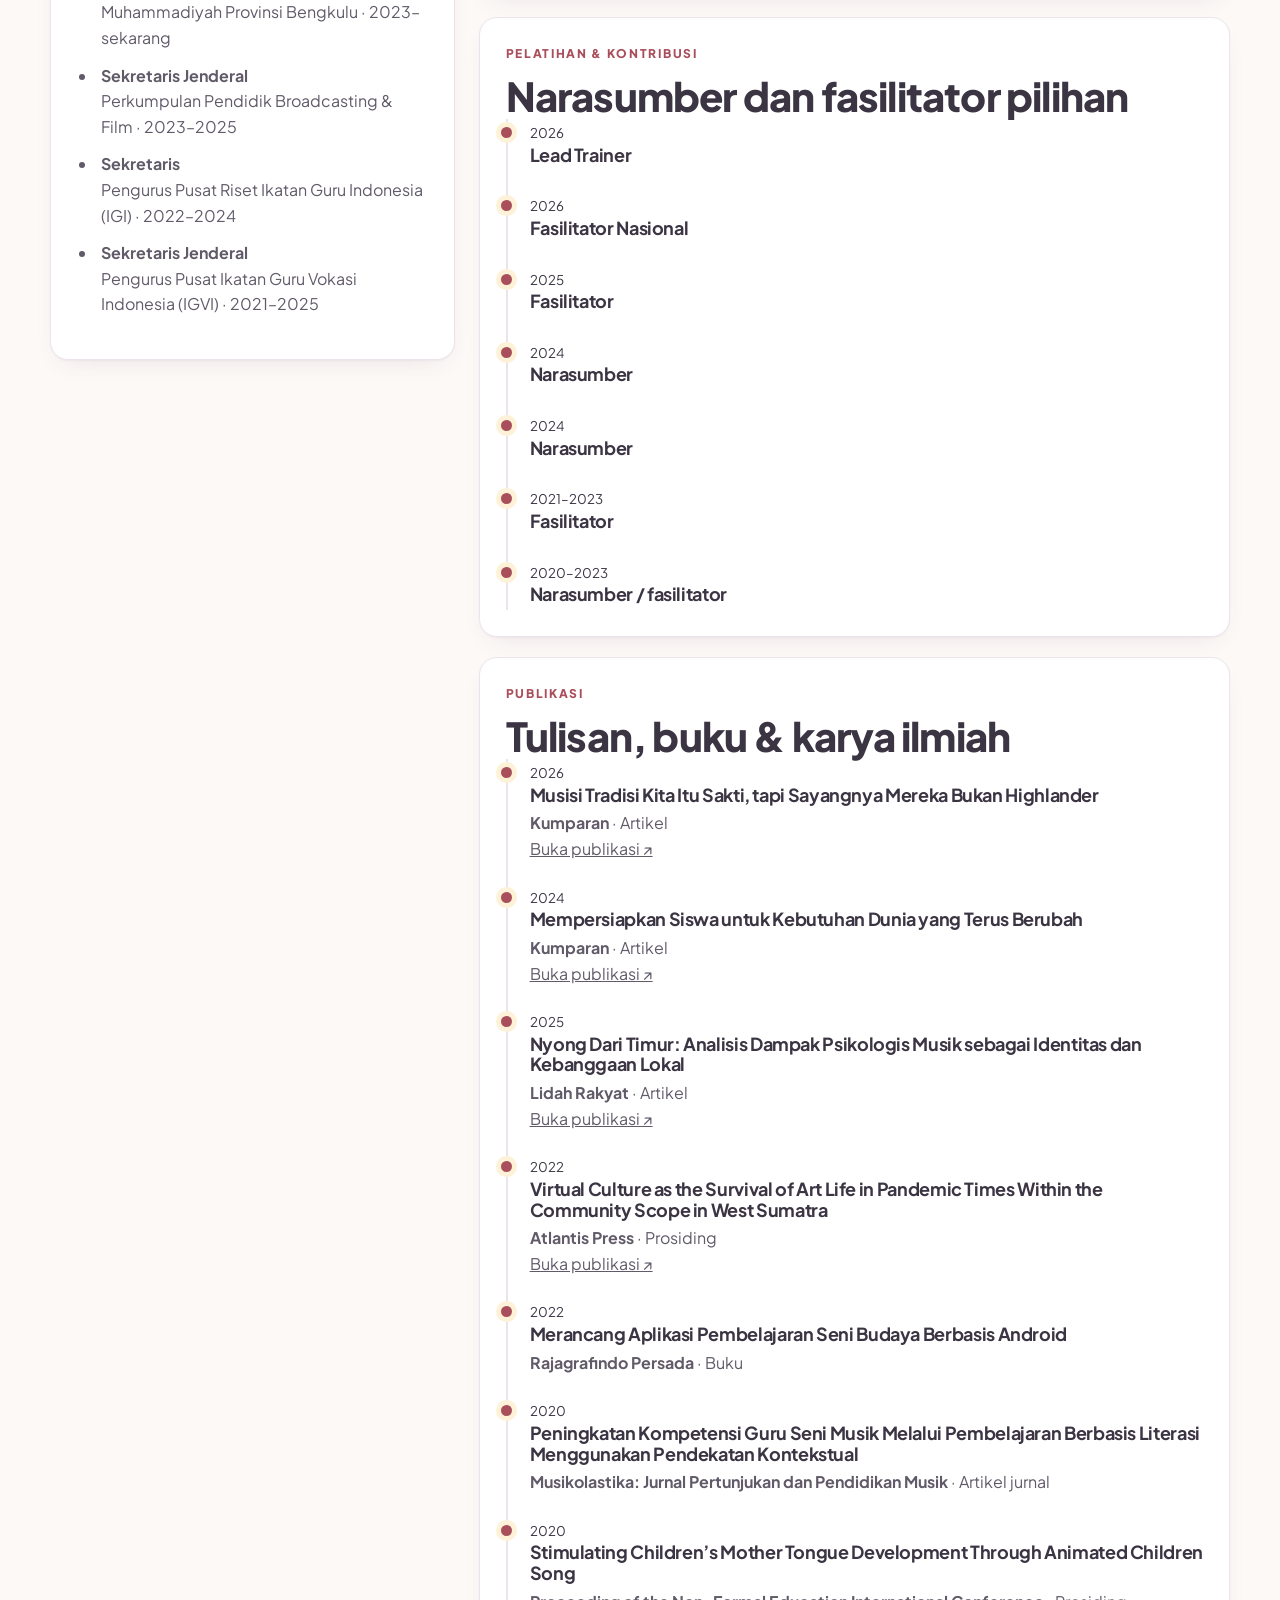
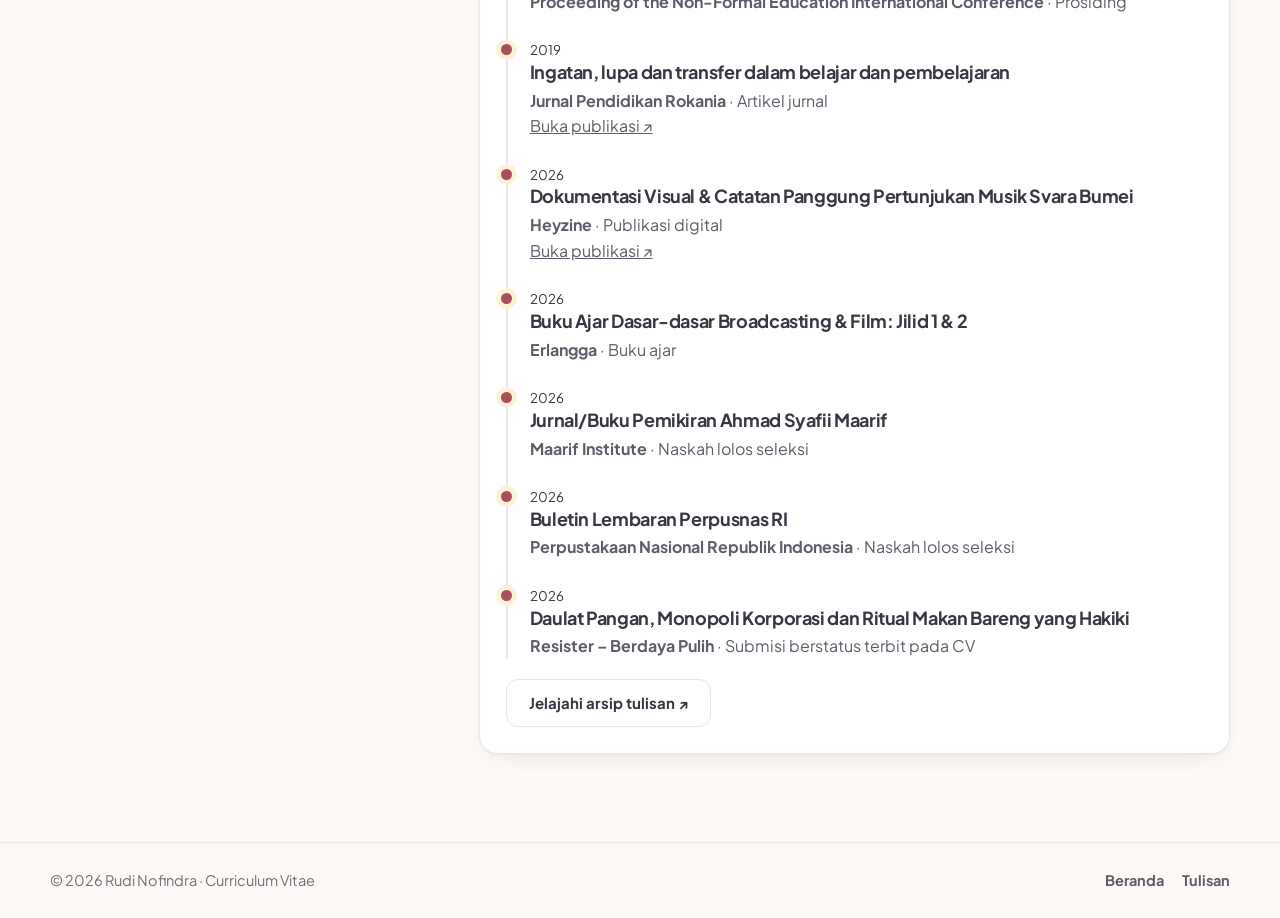
==== commit 370787d3: "Perbarui desain CV digital" ====
--- a/cv.html
+++ b/cv.html
@@ -2,10 +2,10 @@
 <html lang="id"><head><meta charset="utf-8"><meta name="viewport" content="width=device-width,initial-scale=1">
 <title>CV Digital · Rudi Nofindra</title><meta name="description" content="CV digital Rudi Nofindra, pendidik vokasi, peneliti teknologi pendidikan, dan penggerak budaya.">
 <link rel="preconnect" href="https://fonts.googleapis.com"><link rel="preconnect" href="https://fonts.gstatic.com" crossorigin><link href="https://fonts.googleapis.com/css2?family=Fraunces:opsz,wght@9..144,600;9..144,700&family=Plus+Jakarta+Sans:wght@400;500;600;700;800&display=swap" rel="stylesheet"><link rel="stylesheet" href="assets/style.css?v=20261124b"><script>(function(){try{var t=localStorage.getItem("rn-theme");if(t)document.documentElement.dataset.theme=t}catch(e){}})();</script></head>
-<body><header class="nav"><div class="wrap nav__in"><a class="brand" href="index.html"><span class="brand__logo"></span><span>Rudi <b>Nofindra</b></span></a><nav class="nav__links"><a href="index.html#profil">Profil</a><a href="tulisan.html">Tulisan</a><a href="kelola.html">Kelola Tulisan</a><a href="index.html">Beranda</a></nav><button class="icon-btn" id="themeBtn" type="button" aria-label="Ganti tema">◐</button></div></header>
+<body class="page-cv"><header class="nav"><div class="wrap nav__in"><a class="brand" href="index.html"><span class="brand__logo"></span><span>Rudi <b>Nofindra</b></span></a><nav class="nav__links"><a href="index.html#profil">Profil</a><a href="tulisan.html">Tulisan</a><a href="kelola.html">Kelola Tulisan</a><a href="index.html">Beranda</a></nav><button class="icon-btn" id="themeBtn" type="button" aria-label="Ganti tema">◐</button></div></header>
 <main><section class="page-hero"><div class="wrap"><p class="eyebrow">Profil profesional</p><h1 class="cv-name" id="name">Rudi Nofindra</h1><p class="cv-role" id="role"></p><p class="lead" id="summary"></p><div class="cv-actions"><button class="btn btn--primary" onclick="window.print()">Cetak / Simpan PDF</button><a class="btn btn--ghost" href="tulisan.html">Daftar tulisan</a><a class="btn btn--ghost" href="mailto:rudinofindra17@gmail.com">Email</a></div></div></section>
 <section class="section"><div class="wrap cv-layout"><aside><div class="cv-block"><p class="eyebrow">Kontak &amp; fokus</p><h2>Bidang kerja</h2><div id="contact"></div><ul class="cv-list" id="expertise"></ul><h3 class="sub">Penghargaan</h3><ul class="cv-list" id="honors"></ul><h3 class="sub">Jejaring</h3><ul class="cv-list" id="organizations"></ul></div></aside>
-<div><div class="cv-block"><p class="eyebrow">Pendidikan</p><h2>Latar pendidikan</h2><div class="cv-timeline" id="education"></div></div><div class="cv-block" style="margin-top:20px"><p class="eyebrow">Pengalaman</p><h2>Pengalaman kerja</h2><div class="cv-timeline" id="experience"></div></div><div class="cv-block" style="margin-top:20px"><p class="eyebrow">Pelatihan &amp; kontribusi</p><h2>Narasumber dan fasilitator pilihan</h2><div class="cv-timeline" id="speaking"></div></div><div class="cv-block" style="margin-top:20px"><p class="eyebrow">Publikasi</p><h2>Tulisan, buku &amp; karya ilmiah</h2><div class="cv-timeline" id="publications"></div><p style="margin-top:20px"><a class="btn btn--ghost" href="tulisan.html">Jelajahi 14 tulisan Kumparan ↗</a></p></div></div></div></section></main>
+<div><div class="cv-block"><p class="eyebrow">Pendidikan</p><h2>Latar pendidikan</h2><div class="cv-timeline" id="education"></div></div><div class="cv-block" style="margin-top:20px"><p class="eyebrow">Pengalaman</p><h2>Pengalaman kerja</h2><div class="cv-timeline" id="experience"></div></div><div class="cv-block" style="margin-top:20px"><p class="eyebrow">Pelatihan &amp; kontribusi</p><h2>Narasumber dan fasilitator pilihan</h2><div class="cv-timeline" id="speaking"></div></div><div class="cv-block" style="margin-top:20px"><p class="eyebrow">Publikasi</p><h2>Tulisan, buku &amp; karya ilmiah</h2><div class="cv-timeline" id="publications"></div><p style="margin-top:20px"><a class="btn btn--ghost" href="tulisan.html">Jelajahi arsip tulisan ↗</a></p></div></div></div></section></main>
 <footer class="foot"><div class="wrap foot__in"><p>© <span id="year"></span> Rudi Nofindra · Curriculum Vitae</p><p class="foot__links"><a href="index.html">Beranda</a><a href="tulisan.html">Tulisan</a></p></div></footer>
 <script>
 const $=s=>document.querySelector(s), safe=s=>String(s??"").replace(/[&<>"']/g,c=>({"&":"&amp;","<":"&lt;",">":"&gt;",'"':"&quot;","'":"&#39;"}[c]));
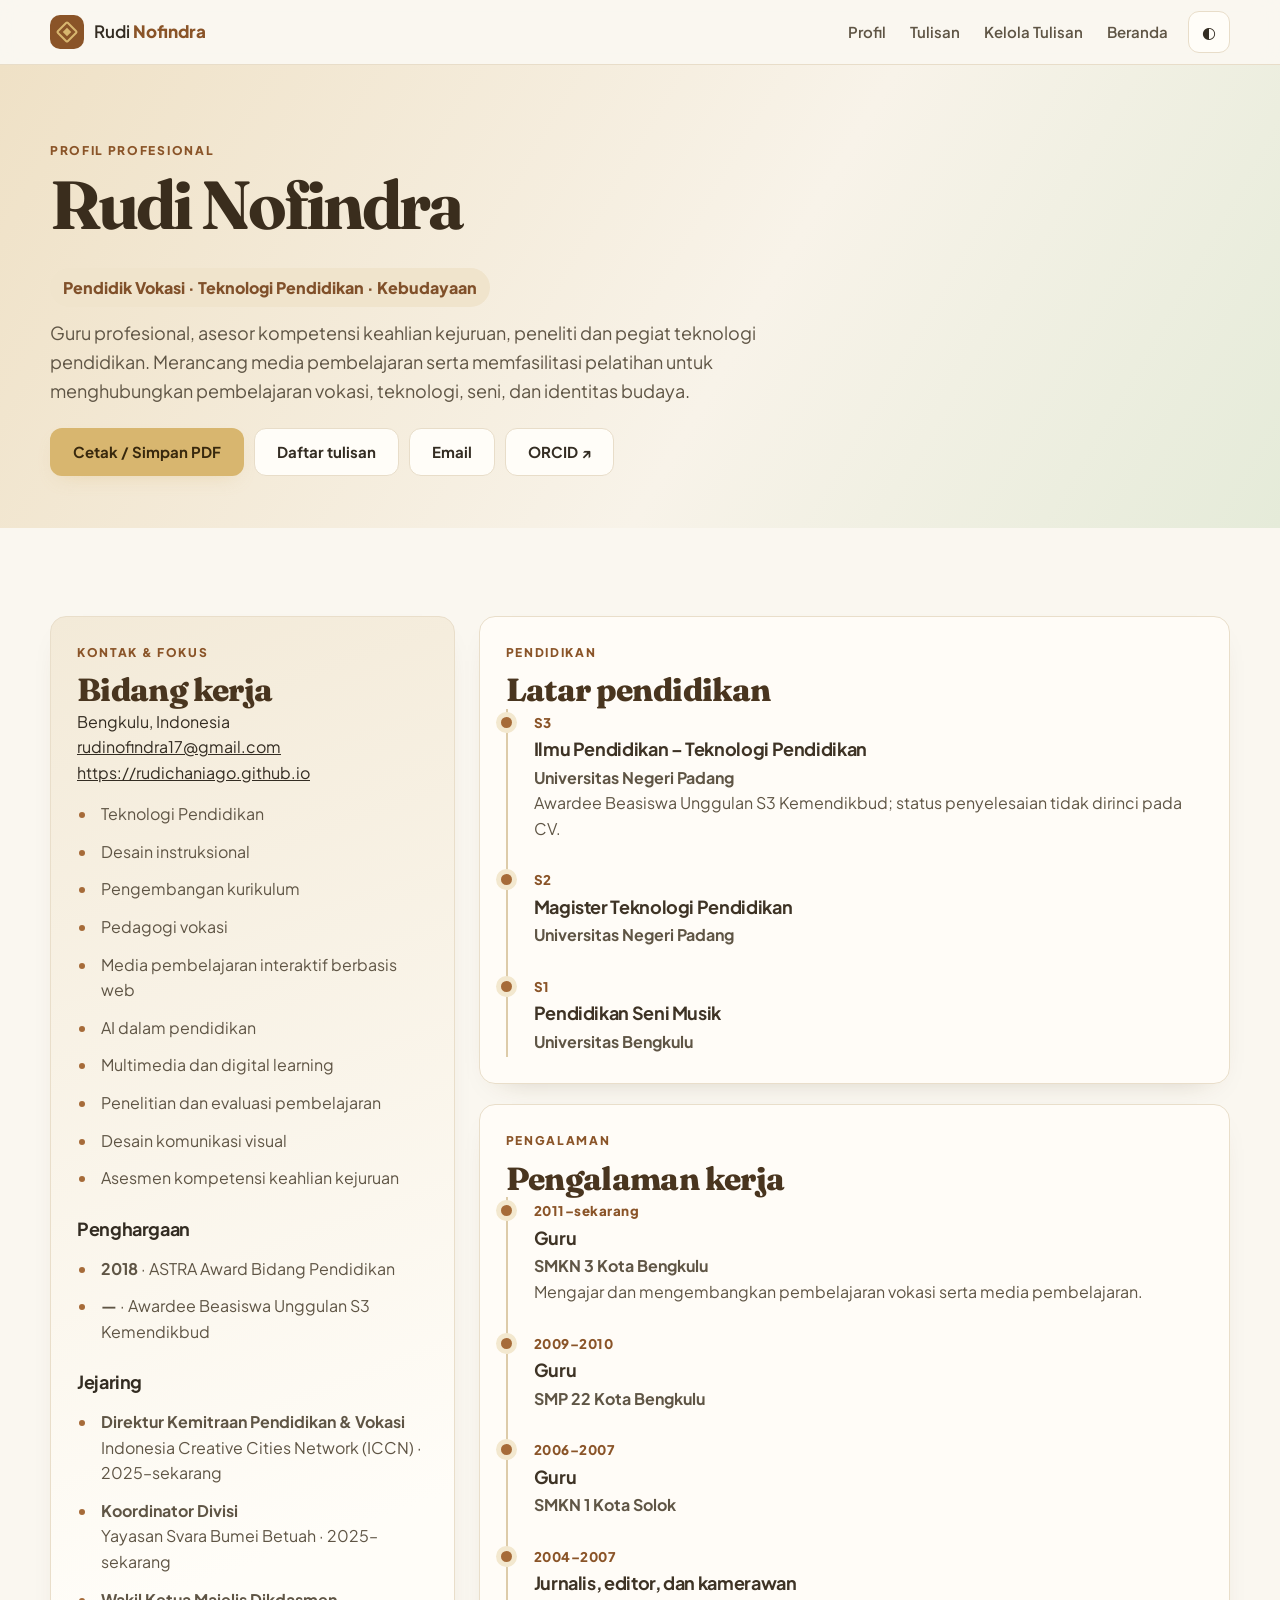
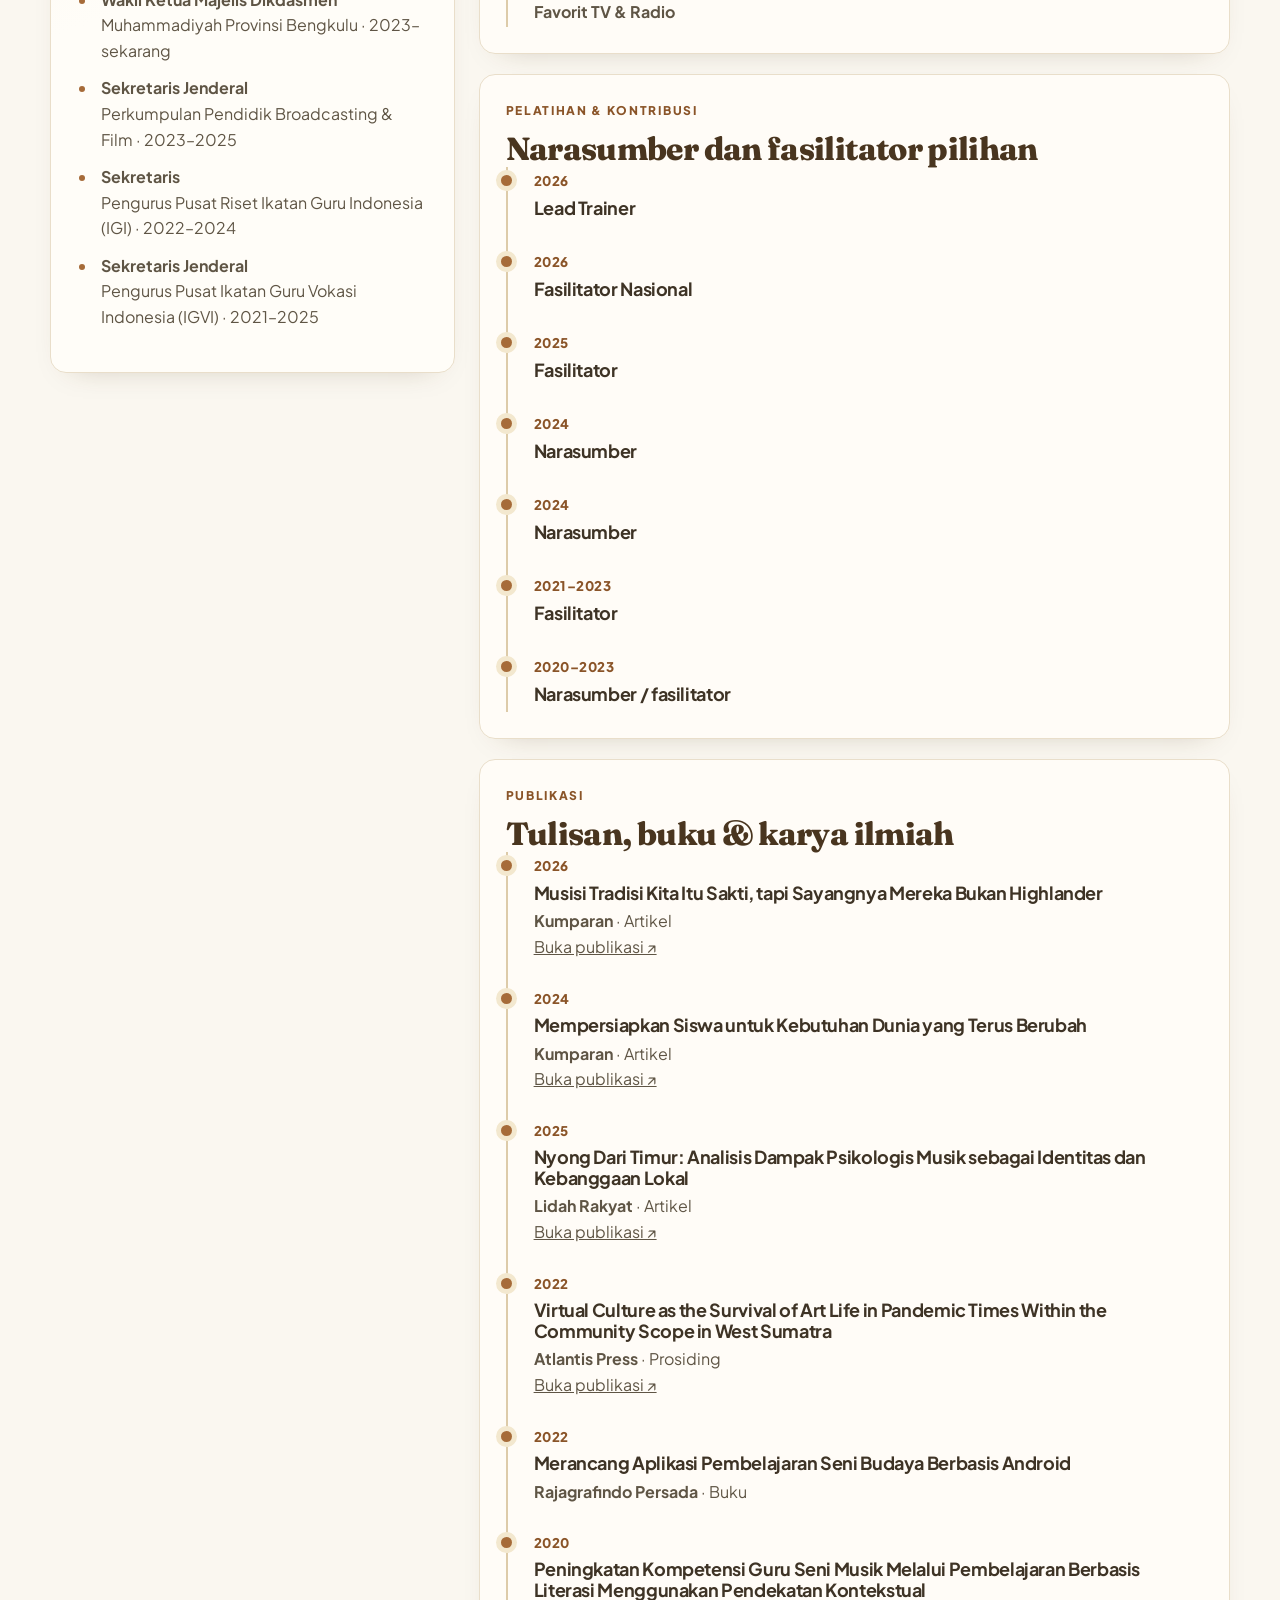
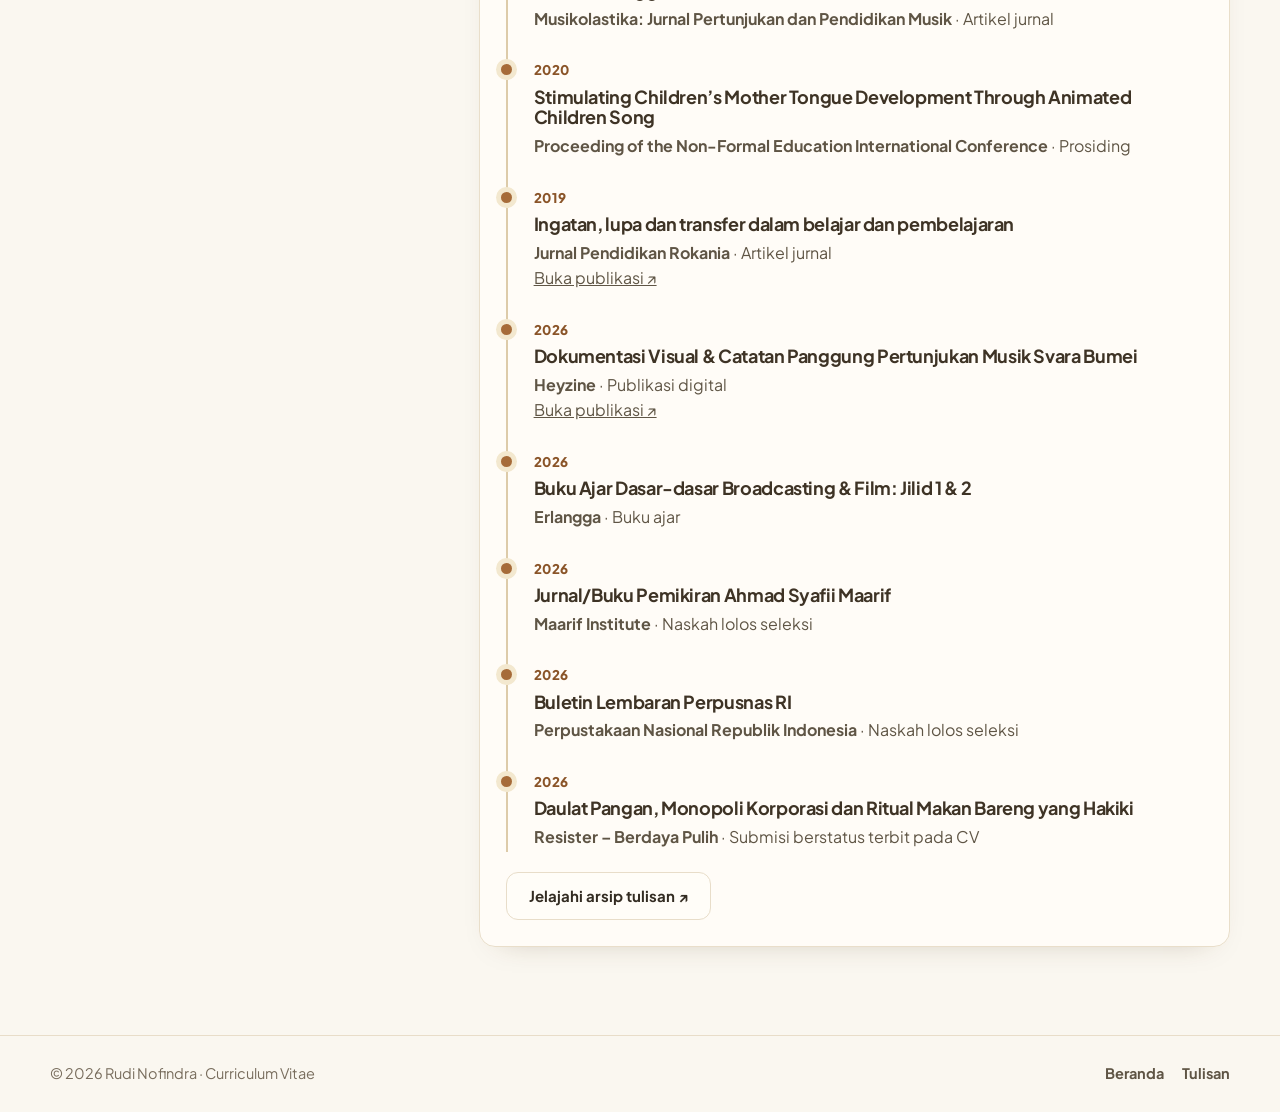
==== commit 14e833fd: "Tambahkan tautan profil ORCID ke CV" ====
--- a/cv.html
+++ b/cv.html
@@ -3,7 +3,7 @@
 <title>CV Digital · Rudi Nofindra</title><meta name="description" content="CV digital Rudi Nofindra, pendidik vokasi, peneliti teknologi pendidikan, dan penggerak budaya.">
 <link rel="preconnect" href="https://fonts.googleapis.com"><link rel="preconnect" href="https://fonts.gstatic.com" crossorigin><link href="https://fonts.googleapis.com/css2?family=Fraunces:opsz,wght@9..144,600;9..144,700&family=Plus+Jakarta+Sans:wght@400;500;600;700;800&display=swap" rel="stylesheet"><link rel="stylesheet" href="assets/style.css?v=20261124b"><script>(function(){try{var t=localStorage.getItem("rn-theme");if(t)document.documentElement.dataset.theme=t}catch(e){}})();</script></head>
 <body class="page-cv"><header class="nav"><div class="wrap nav__in"><a class="brand" href="index.html"><span class="brand__logo"></span><span>Rudi <b>Nofindra</b></span></a><nav class="nav__links"><a href="index.html#profil">Profil</a><a href="tulisan.html">Tulisan</a><a href="kelola.html">Kelola Tulisan</a><a href="index.html">Beranda</a></nav><button class="icon-btn" id="themeBtn" type="button" aria-label="Ganti tema">◐</button></div></header>
-<main><section class="page-hero"><div class="wrap"><p class="eyebrow">Profil profesional</p><h1 class="cv-name" id="name">Rudi Nofindra</h1><p class="cv-role" id="role"></p><p class="lead" id="summary"></p><div class="cv-actions"><button class="btn btn--primary" onclick="window.print()">Cetak / Simpan PDF</button><a class="btn btn--ghost" href="tulisan.html">Daftar tulisan</a><a class="btn btn--ghost" href="mailto:rudinofindra17@gmail.com">Email</a></div></div></section>
+<main><section class="page-hero"><div class="wrap"><p class="eyebrow">Profil profesional</p><h1 class="cv-name" id="name">Rudi Nofindra</h1><p class="cv-role" id="role"></p><p class="lead" id="summary"></p><div class="cv-actions"><button class="btn btn--primary" onclick="window.print()">Cetak / Simpan PDF</button><a class="btn btn--ghost" href="tulisan.html">Daftar tulisan</a><a class="btn btn--ghost" href="mailto:rudinofindra17@gmail.com">Email</a><a class="btn btn--ghost" href="https://orcid.org/0000-0002-5158-4240" target="_blank" rel="noopener">ORCID ↗</a></div></div></section>
 <section class="section"><div class="wrap cv-layout"><aside><div class="cv-block"><p class="eyebrow">Kontak &amp; fokus</p><h2>Bidang kerja</h2><div id="contact"></div><ul class="cv-list" id="expertise"></ul><h3 class="sub">Penghargaan</h3><ul class="cv-list" id="honors"></ul><h3 class="sub">Jejaring</h3><ul class="cv-list" id="organizations"></ul></div></aside>
 <div><div class="cv-block"><p class="eyebrow">Pendidikan</p><h2>Latar pendidikan</h2><div class="cv-timeline" id="education"></div></div><div class="cv-block" style="margin-top:20px"><p class="eyebrow">Pengalaman</p><h2>Pengalaman kerja</h2><div class="cv-timeline" id="experience"></div></div><div class="cv-block" style="margin-top:20px"><p class="eyebrow">Pelatihan &amp; kontribusi</p><h2>Narasumber dan fasilitator pilihan</h2><div class="cv-timeline" id="speaking"></div></div><div class="cv-block" style="margin-top:20px"><p class="eyebrow">Publikasi</p><h2>Tulisan, buku &amp; karya ilmiah</h2><div class="cv-timeline" id="publications"></div><p style="margin-top:20px"><a class="btn btn--ghost" href="tulisan.html">Jelajahi arsip tulisan ↗</a></p></div></div></div></section></main>
 <footer class="foot"><div class="wrap foot__in"><p>© <span id="year"></span> Rudi Nofindra · Curriculum Vitae</p><p class="foot__links"><a href="index.html">Beranda</a><a href="tulisan.html">Tulisan</a></p></div></footer>
--- a/assets/style.css
+++ b/assets/style.css
@@ -523,3 +523,53 @@
   .cv-block,.cv-layout > aside { box-shadow:none; break-inside:avoid; }
   body { background:white; color:#222; }
 }
+
+/* Halaman publikasi dan CV: palet khusus yang lebih editorial */
+.page-tulisan {
+  --bg:#f5f7f6; --bg-alt:#e9f1ee; --surface:#fff; --surface-2:#eaf2ef;
+  --ink:#1f3532; --ink-2:#4b625d; --muted:#697b76; --line:#d9e5e0;
+  --accent:#14766b; --accent-2:#1b897c; --gold:#eacb83; --gold-ink:#3e321b;
+  --gold-soft:#f6eedb; --gold-glow:rgba(234,203,131,.45);
+  --radius:20px; --shadow:0 12px 32px -20px rgba(25,65,58,.35);
+}
+.page-cv {
+  --bg:#faf7f0; --bg-alt:#f0e8d9; --surface:#fffdf8; --surface-2:#f5eddf;
+  --ink:#332c22; --ink-2:#5f5545; --muted:#786d5d; --line:#e8ddc9;
+  --accent:#8a5428; --accent-2:#a66b39; --gold:#d8b66f; --gold-ink:#38280d;
+  --gold-soft:#f3e8cf; --gold-glow:rgba(216,182,111,.42);
+  --radius:18px; --shadow:0 12px 32px -20px rgba(78,55,24,.3);
+}
+.page-tulisan .page-hero { position:relative; overflow:hidden; padding:88px 0 68px; background:linear-gradient(115deg,#d9eee7 0%,#f0f5ed 54%,#f5ecd7 100%); }
+.page-tulisan .page-hero::after { content:""; position:absolute; width:340px; height:340px; border:1px solid rgba(20,118,107,.16); border-radius:50%; right:5%; top:-190px; box-shadow:0 0 0 35px rgba(20,118,107,.04),0 0 0 75px rgba(20,118,107,.035); pointer-events:none; }
+.page-tulisan .page-hero .wrap { position:relative; z-index:1; }
+.page-tulisan .page-hero h1 { max-width:760px; color:#193f39; }
+.page-tulisan .section { background:linear-gradient(180deg,#f5f7f6,#eef3f0); }
+.page-tulisan .story-tools { padding:14px; border:1px solid #d9e5e0; border-radius:18px; background:rgba(255,255,255,.76); box-shadow:0 8px 26px -22px rgba(25,65,58,.4); }
+.page-tulisan .story-tools input,.page-tulisan .story-tools select { border-color:#d4e1dc; background:#fff; }
+.page-tulisan .story-card { border-color:#dce8e3; border-radius:18px; box-shadow:0 8px 24px -19px rgba(25,65,58,.38); transition:transform .2s ease,box-shadow .2s ease,border-color .2s ease; }
+.page-tulisan .story-card:hover { transform:translateY(-4px); border-color:#9ac9bb; box-shadow:0 18px 34px -22px rgba(20,90,78,.42); }
+.page-tulisan .story-card__meta { display:inline-flex; align-self:flex-start; padding:6px 10px; border-radius:999px; background:#e3f1eb; color:#17685d; font-size:11px; letter-spacing:.045em; }
+.page-tulisan .story-card h2 { color:#213c36; }
+.page-tulisan .story-card__foot .btn { min-height:40px; padding-inline:14px; }
+.page-tulisan .section__head { margin-bottom:22px; }
+.page-cv .page-hero { padding:76px 0 52px; background:linear-gradient(120deg,#efe1c6 0%,#f8f3e9 58%,#e5ebd9 100%); }
+.page-cv .page-hero h1 { color:#3a2d1d; }
+.page-cv .cv-role { display:inline-flex; padding:7px 13px; border-radius:999px; background:#f0e4cc; color:#80502a; }
+.page-cv .cv-layout { align-items:start; }
+.page-cv .cv-block { border-color:#e9deca; border-radius:16px; background:rgba(255,253,248,.94); box-shadow:0 12px 30px -22px rgba(78,55,24,.35); }
+.page-cv .cv-block h2 { color:#49351f; font-family:var(--serif); font-size:clamp(25px,3vw,32px); }
+.page-cv .cv-block > .eyebrow { color:#8a5428; }
+.page-cv .cv-layout > aside .cv-block { background:linear-gradient(160deg,#f3ead8,#fffdf8 68%); }
+.page-cv .cv-timeline { border-left-color:#ddcba9; }
+.page-cv .cv-timeline article::before { background:#a66b39; box-shadow:0 0 0 5px #f3e8cf; }
+.page-cv .cv-timeline article { padding:0 0 3px 4px; }
+.page-cv .cv-timeline small { display:inline-block; margin-bottom:6px; color:#8a5428; font-weight:800; letter-spacing:.04em; }
+.page-cv .cv-timeline h3 { color:#3e3325; }
+.page-cv .cv-list li::marker { color:#a66b39; }
+@media(max-width:700px) {
+ .page-tulisan .page-hero,.page-cv .page-hero { padding:58px 0 42px; }
+ .page-tulisan .story-tools { padding:10px; }
+ .page-tulisan .story-tools select { min-width:calc(50% - 6px); flex:1; }
+ .page-cv .cv-block { padding:21px; }
+}
+@media print { .page-cv { --bg:#fff; --surface:#fffdf8; --ink:#222; --ink-2:#444; } .page-cv .page-hero { background:none; } }
